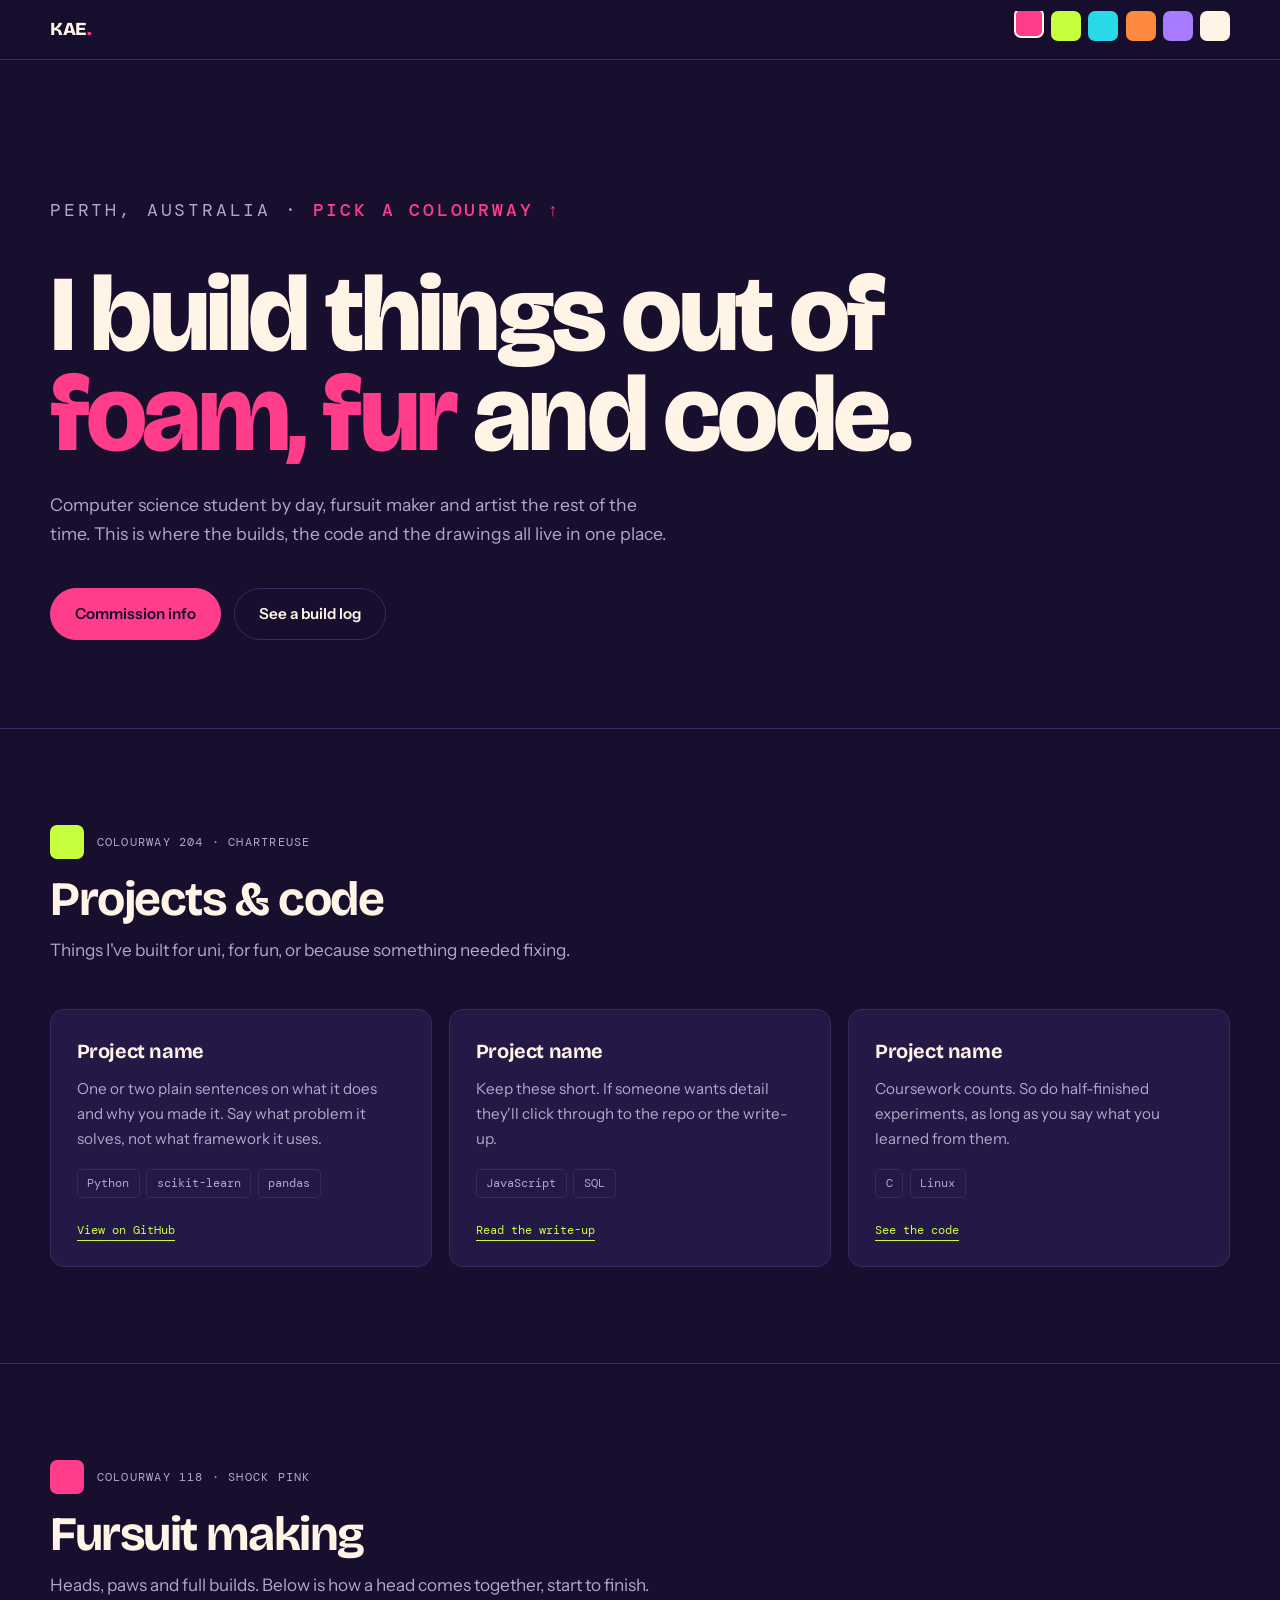
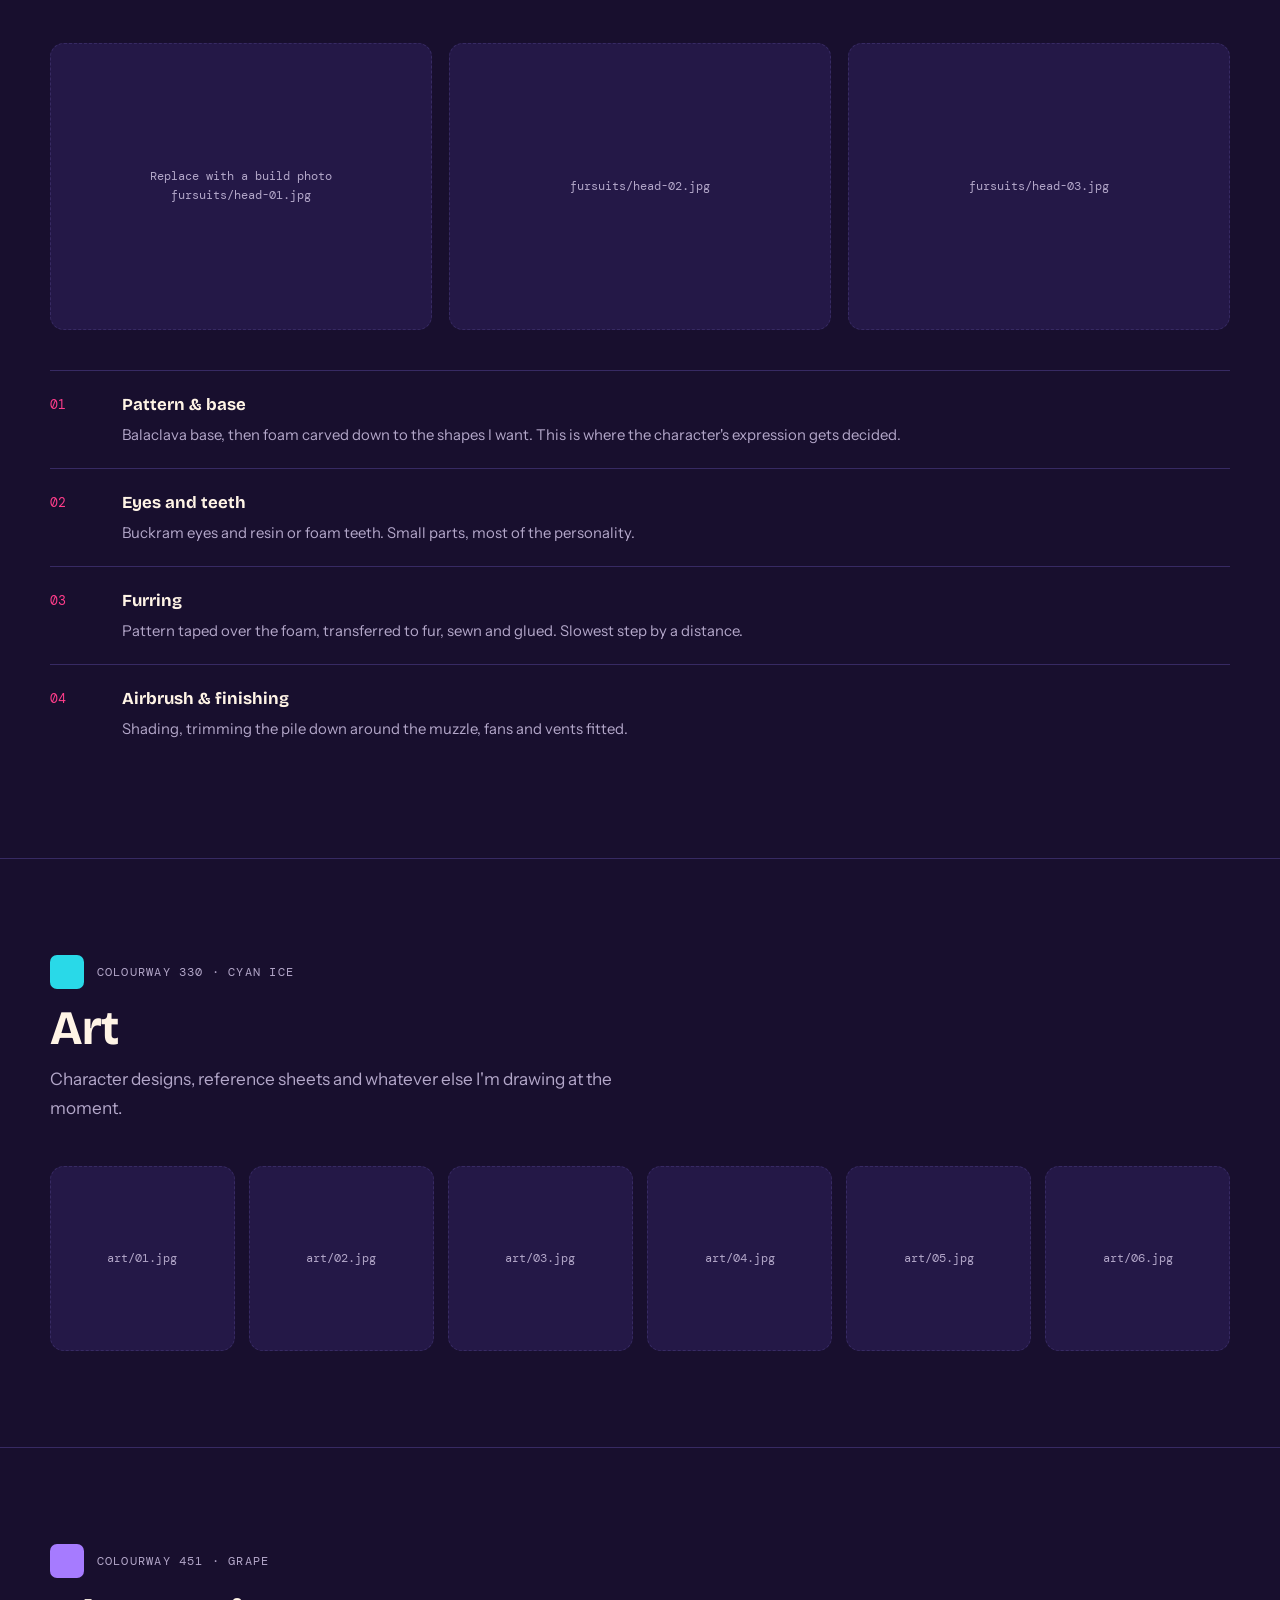
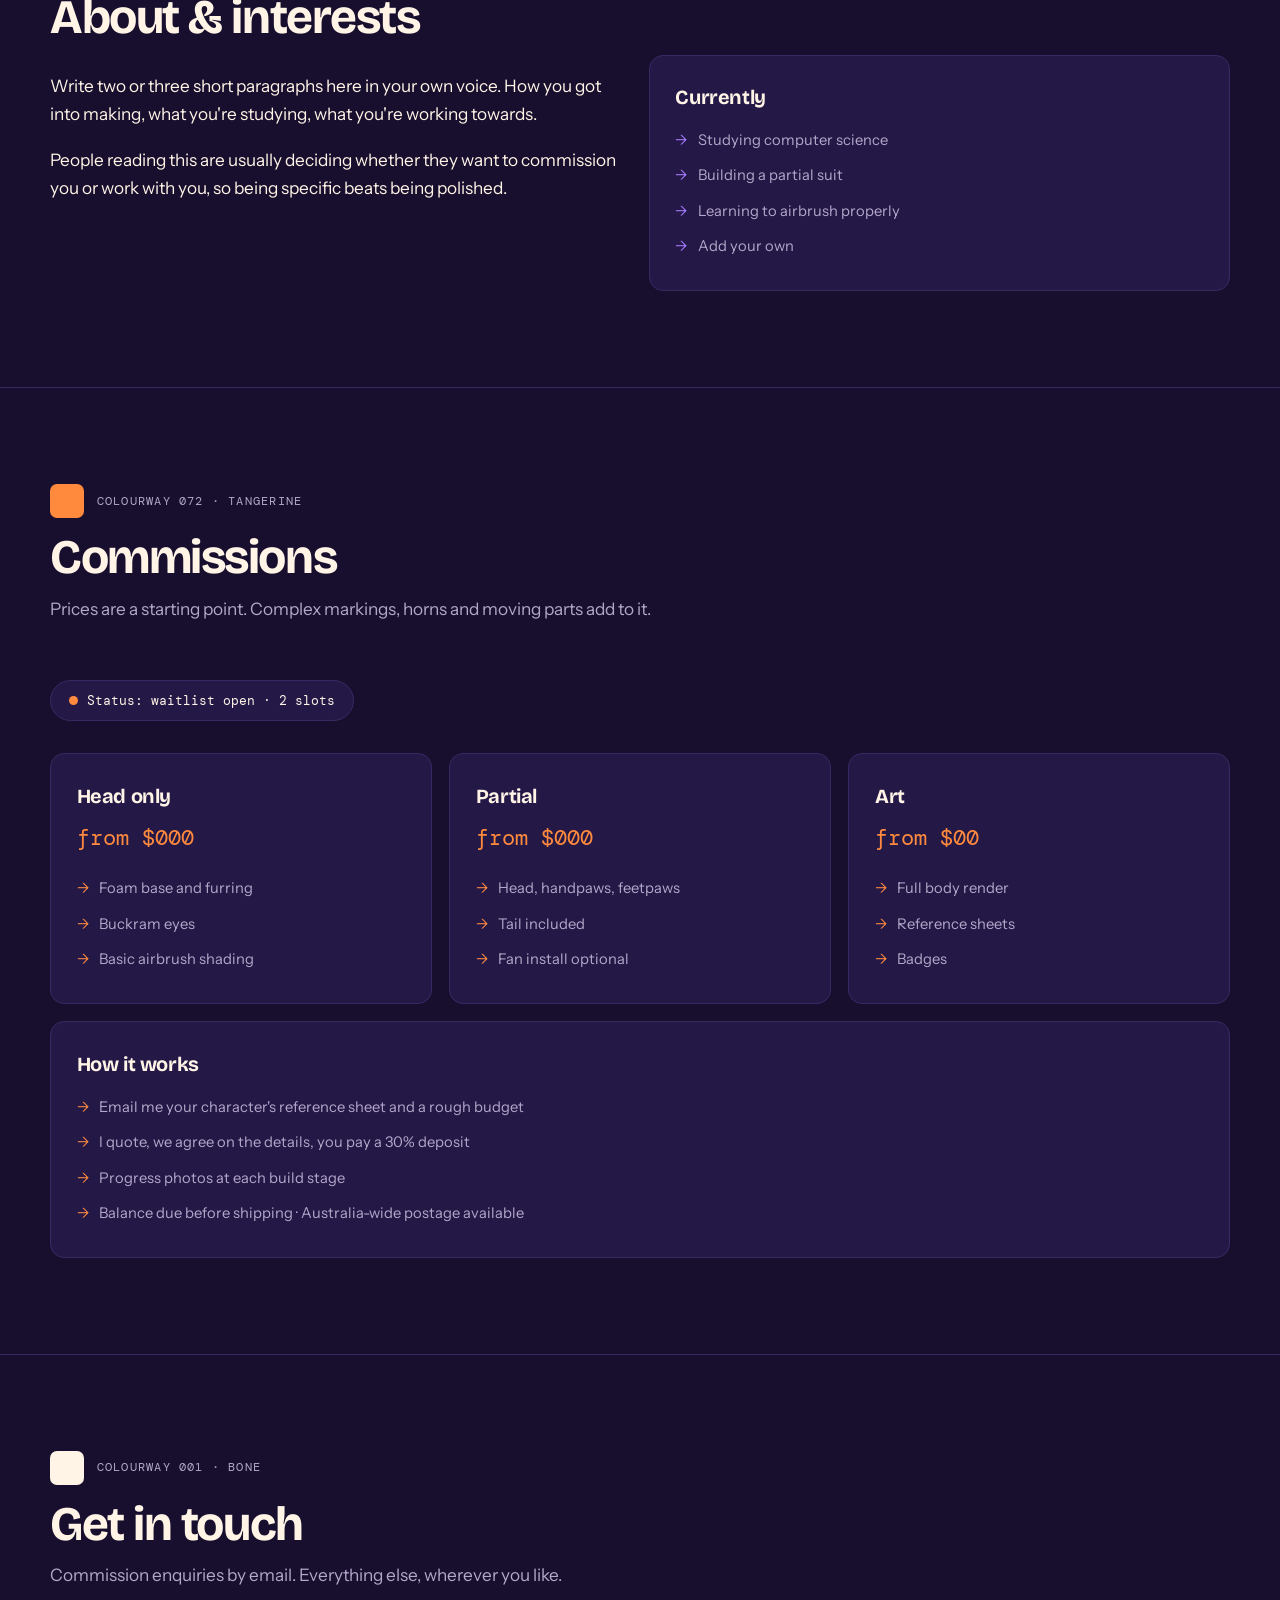
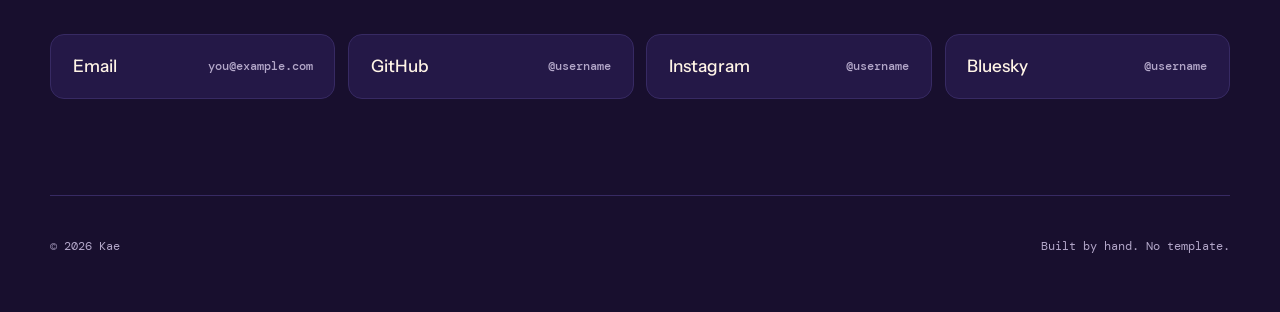
==== index.html @ 8f4c8ac7 "Add files via upload" ====
<!DOCTYPE html>
<html lang="en">
<head>
<meta charset="UTF-8">
<meta name="viewport" content="width=device-width, initial-scale=1.0">
<title>Kae — foam, fur & code</title>
<meta name="description" content="Fursuit maker, artist and computer science student. Projects, build logs, art and commission info.">

<link rel="preconnect" href="https://fonts.googleapis.com">
<link rel="preconnect" href="https://fonts.gstatic.com" crossorigin>
<link href="https://fonts.googleapis.com/css2?family=Bricolage+Grotesque:opsz,wght@12..96,700;12..96,800&family=Instrument+Sans:wght@400;500;600&family=DM+Mono:wght@400;500&display=swap" rel="stylesheet">

<style>
/* ============================================================
   1. DESIGN TOKENS
   Every colour and size lives here. Change a value once and it
   updates everywhere on the page. --accent is the one that the
   swatch strip swaps out with JavaScript.
   ============================================================ */
:root {
  --ink:        #180F2E;   /* deep violet-black, the base */
  --ink-soft:   #241847;   /* raised panels */
  --ink-line:   #372a63;   /* hairlines and borders */
  --bone:       #FFF4E6;   /* main text */
  --bone-dim:   #b3a7c9;   /* secondary text */

  --accent:      #FF3D8B;  /* swapped at runtime */
  --accent-text: #180F2E;  /* text that sits ON the accent */

  --font-display: 'Bricolage Grotesque', system-ui, sans-serif;
  --font-body:    'Instrument Sans', system-ui, sans-serif;
  --font-mono:    'DM Mono', ui-monospace, monospace;

  --page:   min(1180px, 100% - 3rem);
  --radius: 14px;
  --ease:   cubic-bezier(.2, .7, .3, 1);
}

/* ============================================================
   2. RESET & BASE
   ============================================================ */
*, *::before, *::after { box-sizing: border-box; }

body {
  margin: 0;
  background: var(--ink);
  color: var(--bone);
  font-family: var(--font-body);
  font-size: clamp(1rem, .96rem + .2vw, 1.075rem);
  line-height: 1.65;
  -webkit-font-smoothing: antialiased;
}

img { max-width: 100%; display: block; }
a { color: inherit; }

:focus-visible {
  outline: 3px solid var(--accent);
  outline-offset: 3px;
  border-radius: 4px;
}

.wrap { width: var(--page); margin-inline: auto; }

.skip {
  position: absolute; left: -9999px;
  background: var(--accent); color: var(--accent-text);
  padding: .75rem 1.25rem; font-weight: 600; z-index: 99;
}
.skip:focus { left: 1rem; top: 1rem; }

/* ============================================================
   3. THE SWATCH BAR — the signature element
   Modelled on a faux-fur supplier's swatch card. Each chip is a
   real colourway; picking one recolours the whole page.
   ============================================================ */
.swatchbar {
  position: sticky; top: 0; z-index: 50;
  background: rgba(24, 15, 46, .86);
  backdrop-filter: blur(14px);
  border-bottom: 1px solid var(--ink-line);
}

.swatchbar-inner {
  display: flex; align-items: center; gap: 1.25rem;
  padding: .7rem 0;
}

.mark {
  font-family: var(--font-display);
  font-size: 1.15rem; font-weight: 800;
  letter-spacing: -.02em;
  text-decoration: none;
  white-space: nowrap;
}
.mark span { color: var(--accent); transition: color .4s var(--ease); }

.chips {
  display: flex; gap: .45rem;
  margin: 0 0 0 auto; padding: 0; list-style: none;
  overflow-x: auto;
  scrollbar-width: none;
}
.chips::-webkit-scrollbar { display: none; }

.chip {
  width: 30px; height: 30px;
  border: 2px solid transparent;
  border-radius: 7px;
  cursor: pointer;
  padding: 0;
  flex: 0 0 auto;
  transition: transform .25s var(--ease), border-color .25s var(--ease);
}
.chip:hover { transform: translateY(-3px); }
.chip[aria-pressed="true"] {
  border-color: var(--bone);
  transform: translateY(-3px);
}

/* ============================================================
   4. HERO
   ============================================================ */
.hero { padding: clamp(4rem, 11vw, 8.5rem) 0 clamp(3rem, 7vw, 5.5rem); }

.eyebrow {
  font-family: var(--font-mono);
  font-size: .78rem;
  letter-spacing: .16em;
  text-transform: uppercase;
  color: var(--bone-dim);
  margin: 0 0 1.75rem;
}
.eyebrow b { color: var(--accent); font-weight: 500; transition: color .4s var(--ease); }

.hero h1 {
  font-family: var(--font-display);
  font-weight: 800;
  font-size: clamp(2.9rem, 9.5vw, 6.75rem);
  line-height: .93;
  letter-spacing: -.035em;
  margin: 0 0 1.5rem;
  max-width: 15ch;
}
.hero h1 em {
  font-style: normal;
  color: var(--accent);
  transition: color .4s var(--ease);
}

.hero p {
  max-width: 52ch;
  color: var(--bone-dim);
  font-size: 1.1rem;
  margin: 0 0 2.5rem;
}

.actions { display: flex; flex-wrap: wrap; gap: .8rem; }

.btn {
  font-family: var(--font-body);
  font-weight: 600; font-size: .95rem;
  padding: .8rem 1.5rem;
  border-radius: 999px;
  text-decoration: none;
  border: 1.5px solid var(--ink-line);
  transition: transform .2s var(--ease), background .3s var(--ease), border-color .3s var(--ease);
}
.btn:hover { transform: translateY(-2px); }

.btn-solid {
  background: var(--accent);
  color: var(--accent-text);
  border-color: var(--accent);
}
.btn-ghost:hover { border-color: var(--accent); }

/* ============================================================
   5. SECTIONS
   Each section is tagged like a fur swatch: colour block, name,
   stock code. The tag carries the section's own colourway.
   ============================================================ */
.section { padding-block: clamp(3.5rem, 8vw, 6rem); border-top: 1px solid var(--ink-line); }

.tag {
  display: flex; align-items: center; gap: .8rem;
  margin: 0 0 .9rem;
}
.tag i {
  width: 34px; height: 34px;
  border-radius: 7px;
  background: var(--tone);
  flex: 0 0 auto;
}
.tag code {
  font-family: var(--font-mono);
  font-size: .76rem;
  letter-spacing: .1em;
  color: var(--bone-dim);
}

.section h2 {
  font-family: var(--font-display);
  font-weight: 700;
  font-size: clamp(1.9rem, 4.4vw, 3rem);
  letter-spacing: -.03em;
  line-height: 1.05;
  margin: 0 0 .75rem;
}

.lede { color: var(--bone-dim); max-width: 56ch; margin: 0 0 2.75rem; }

/* ---- generic card grid ---- */
.grid { display: grid; gap: 1.1rem; }
.grid-3 { grid-template-columns: repeat(auto-fit, minmax(255px, 1fr)); }
.grid-2 { grid-template-columns: repeat(auto-fit, minmax(300px, 1fr)); }

.card {
  background: var(--ink-soft);
  border: 1px solid var(--ink-line);
  border-radius: var(--radius);
  padding: 1.6rem;
  transition: transform .3s var(--ease), border-color .3s var(--ease);
}
.card:hover { transform: translateY(-4px); border-color: var(--tone, var(--accent)); }

.card h3 {
  font-family: var(--font-display);
  font-weight: 700; font-size: 1.25rem;
  letter-spacing: -.02em;
  margin: 0 0 .5rem;
}
.card p { margin: 0 0 1.1rem; color: var(--bone-dim); font-size: .95rem; }

.stack { display: flex; flex-wrap: wrap; gap: .4rem; list-style: none; margin: 0; padding: 0; }
.stack li {
  font-family: var(--font-mono);
  font-size: .72rem;
  padding: .25rem .6rem;
  border: 1px solid var(--ink-line);
  border-radius: 5px;
  color: var(--bone-dim);
}

.card a.more {
  font-family: var(--font-mono);
  font-size: .78rem;
  color: var(--tone, var(--accent));
  text-decoration: none;
  border-bottom: 1px solid currentColor;
  padding-bottom: 2px;
}

/* ---- image placeholders ---- */
.shot {
  aspect-ratio: 4 / 3;
  border-radius: var(--radius);
  border: 1px dashed var(--ink-line);
  background: var(--ink-soft);
  display: grid; place-content: center;
  font-family: var(--font-mono);
  font-size: .74rem;
  color: var(--bone-dim);
  text-align: center;
  padding: 1rem;
  overflow: hidden;
}
.shot img { width: 100%; height: 100%; object-fit: cover; }

.gallery { display: grid; grid-template-columns: repeat(auto-fill, minmax(180px, 1fr)); gap: .9rem; }
.gallery .shot { aspect-ratio: 1; }

/* ---- build log: a real sequence, so numbering earns its place ---- */
.log { list-style: none; margin: 0; padding: 0; counter-reset: step; }
.log li {
  display: grid;
  grid-template-columns: 3.25rem 1fr;
  gap: 1.25rem;
  padding: 1.25rem 0;
  border-top: 1px solid var(--ink-line);
  counter-increment: step;
}
.log li::before {
  content: counter(step, decimal-leading-zero);
  font-family: var(--font-mono);
  font-size: .8rem;
  color: var(--tone, var(--accent));
  padding-top: .2rem;
}
.log h3 { font-family: var(--font-display); font-weight: 700; font-size: 1.05rem; margin: 0 0 .3rem; }
.log p { margin: 0; color: var(--bone-dim); font-size: .93rem; }

/* ---- commission status board ---- */
.status {
  display: inline-flex; align-items: center; gap: .6rem;
  font-family: var(--font-mono); font-size: .82rem;
  padding: .55rem 1.1rem;
  border-radius: 999px;
  background: var(--ink-soft);
  border: 1px solid var(--ink-line);
  margin-bottom: 2rem;
}
.dot { width: 9px; height: 9px; border-radius: 50%; background: var(--tone); }

.price {
  font-family: var(--font-mono);
  font-size: 1.35rem;
  color: var(--tone, var(--accent));
  display: block;
  margin-bottom: .9rem;
}

.terms { list-style: none; margin: 0; padding: 0; font-size: .92rem; color: var(--bone-dim); }
.terms li { padding: .35rem 0 .35rem 1.4rem; position: relative; }
.terms li::before { content: "→"; position: absolute; left: 0; color: var(--tone); }

/* ---- contact ---- */
.links { display: grid; grid-template-columns: repeat(auto-fit, minmax(200px, 1fr)); gap: .8rem; }
.link {
  display: flex; justify-content: space-between; align-items: center;
  padding: 1.1rem 1.35rem;
  background: var(--ink-soft);
  border: 1px solid var(--ink-line);
  border-radius: var(--radius);
  text-decoration: none;
  font-weight: 500;
  transition: border-color .25s var(--ease), transform .25s var(--ease);
}
.link:hover { border-color: var(--tone); transform: translateY(-3px); }
.link small { font-family: var(--font-mono); font-size: .74rem; color: var(--bone-dim); }

footer {
  border-top: 1px solid var(--ink-line);
  padding: 2.5rem 0 3.5rem;
  font-family: var(--font-mono);
  font-size: .76rem;
  color: var(--bone-dim);
  display: flex; flex-wrap: wrap; gap: 1rem; justify-content: space-between;
}

/* ============================================================
   6. MOTION — entrance reveal, switched off if the visitor has
   reduced motion turned on at the OS level.
   ============================================================ */
.reveal { opacity: 0; transform: translateY(22px); transition: opacity .7s var(--ease), transform .7s var(--ease); }
.reveal.in { opacity: 1; transform: none; }

@media (prefers-reduced-motion: reduce) {
  *, *::before, *::after { animation: none !important; transition-duration: .01ms !important; }
  .reveal { opacity: 1; transform: none; }
}

@media (max-width: 640px) {
  :root { --page: calc(100% - 2rem); }
  .swatchbar-inner { gap: .75rem; }
  .log li { grid-template-columns: 2.5rem 1fr; gap: .9rem; }
}
</style>
</head>

<body>
<a class="skip" href="#main">Skip to content</a>

<!-- ===== SWATCH BAR ============================================
     Each button is one fur colourway. data-accent is the colour,
     data-text is what colour text should sit on top of it.
     ========================================================== -->
<header class="swatchbar">
  <div class="wrap swatchbar-inner">
    <a class="mark" href="#top">KAE<span>.</span></a>
    <ul class="chips" aria-label="Page colourway">
      <li><button class="chip" style="background:#FF3D8B" data-accent="#FF3D8B" data-text="#180F2E" aria-pressed="true"  aria-label="Shock pink"></button></li>
      <li><button class="chip" style="background:#C6FF3D" data-accent="#C6FF3D" data-text="#180F2E" aria-pressed="false" aria-label="Chartreuse"></button></li>
      <li><button class="chip" style="background:#29D9E8" data-accent="#29D9E8" data-text="#180F2E" aria-pressed="false" aria-label="Cyan ice"></button></li>
      <li><button class="chip" style="background:#FF8A3D" data-accent="#FF8A3D" data-text="#180F2E" aria-pressed="false" aria-label="Tangerine"></button></li>
      <li><button class="chip" style="background:#A67BFF" data-accent="#A67BFF" data-text="#180F2E" aria-pressed="false" aria-label="Grape"></button></li>
      <li><button class="chip" style="background:#FFF4E6" data-accent="#FFF4E6" data-text="#180F2E" aria-pressed="false" aria-label="Bone"></button></li>
    </ul>
  </div>
</header>

<main id="main">

<!-- ===== HERO ================================================= -->
<section class="hero wrap" id="top">
  <p class="eyebrow">Perth, Australia · <b>pick a colourway ↑</b></p>
  <h1>I build things out of <em>foam, fur</em> and code.</h1>
  <p>Computer science student by day, fursuit maker and artist the rest of the time. This is where the builds, the code and the drawings all live in one place.</p>
  <div class="actions">
    <a class="btn btn-solid" href="#commissions">Commission info</a>
    <a class="btn btn-ghost" href="#fursuits">See a build log</a>
  </div>
</section>

<!-- ===== PROJECTS ============================================= -->
<section class="section" id="projects" style="--tone:#C6FF3D">
  <div class="wrap">
    <div class="tag reveal"><i></i><code>COLOURWAY 204 · CHARTREUSE</code></div>
    <h2 class="reveal">Projects &amp; code</h2>
    <p class="lede reveal">Things I've built for uni, for fun, or because something needed fixing.</p>

    <div class="grid grid-3">
      <!-- Duplicate one of these blocks for each project you add. -->
      <article class="card reveal">
        <h3>Project name</h3>
        <p>One or two plain sentences on what it does and why you made it. Say what problem it solves, not what framework it uses.</p>
        <ul class="stack"><li>Python</li><li>scikit-learn</li><li>pandas</li></ul>
        <p style="margin:1.1rem 0 0"><a class="more" href="#">View on GitHub</a></p>
      </article>

      <article class="card reveal">
        <h3>Project name</h3>
        <p>Keep these short. If someone wants detail they'll click through to the repo or the write-up.</p>
        <ul class="stack"><li>JavaScript</li><li>SQL</li></ul>
        <p style="margin:1.1rem 0 0"><a class="more" href="#">Read the write-up</a></p>
      </article>

      <article class="card reveal">
        <h3>Project name</h3>
        <p>Coursework counts. So do half-finished experiments, as long as you say what you learned from them.</p>
        <ul class="stack"><li>C</li><li>Linux</li></ul>
        <p style="margin:1.1rem 0 0"><a class="more" href="#">See the code</a></p>
      </article>
    </div>
  </div>
</section>

<!-- ===== FURSUITS ============================================= -->
<section class="section" id="fursuits" style="--tone:#FF3D8B">
  <div class="wrap">
    <div class="tag reveal"><i></i><code>COLOURWAY 118 · SHOCK PINK</code></div>
    <h2 class="reveal">Fursuit making</h2>
    <p class="lede reveal">Heads, paws and full builds. Below is how a head comes together, start to finish.</p>

    <div class="grid grid-3 reveal" style="margin-bottom:2.5rem">
      <div class="shot">Replace with a build photo<br>fursuits/head-01.jpg</div>
      <div class="shot">fursuits/head-02.jpg</div>
      <div class="shot">fursuits/head-03.jpg</div>
    </div>

    <ol class="log">
      <li class="reveal">
        <div><h3>Pattern &amp; base</h3><p>Balaclava base, then foam carved down to the shapes I want. This is where the character's expression gets decided.</p></div>
      </li>
      <li class="reveal">
        <div><h3>Eyes and teeth</h3><p>Buckram eyes and resin or foam teeth. Small parts, most of the personality.</p></div>
      </li>
      <li class="reveal">
        <div><h3>Furring</h3><p>Pattern taped over the foam, transferred to fur, sewn and glued. Slowest step by a distance.</p></div>
      </li>
      <li class="reveal">
        <div><h3>Airbrush &amp; finishing</h3><p>Shading, trimming the pile down around the muzzle, fans and vents fitted.</p></div>
      </li>
    </ol>
  </div>
</section>

<!-- ===== ART ================================================== -->
<section class="section" id="art" style="--tone:#29D9E8">
  <div class="wrap">
    <div class="tag reveal"><i></i><code>COLOURWAY 330 · CYAN ICE</code></div>
    <h2 class="reveal">Art</h2>
    <p class="lede reveal">Character designs, reference sheets and whatever else I'm drawing at the moment.</p>

    <div class="gallery reveal">
      <div class="shot">art/01.jpg</div>
      <div class="shot">art/02.jpg</div>
      <div class="shot">art/03.jpg</div>
      <div class="shot">art/04.jpg</div>
      <div class="shot">art/05.jpg</div>
      <div class="shot">art/06.jpg</div>
    </div>
  </div>
</section>

<!-- ===== ABOUT ================================================ -->
<section class="section" id="about" style="--tone:#A67BFF">
  <div class="wrap">
    <div class="tag reveal"><i></i><code>COLOURWAY 451 · GRAPE</code></div>
    <h2 class="reveal">About &amp; interests</h2>

    <div class="grid grid-2">
      <div class="reveal">
        <p>Write two or three short paragraphs here in your own voice. How you got into making, what you're studying, what you're working towards.</p>
        <p>People reading this are usually deciding whether they want to commission you or work with you, so being specific beats being polished.</p>
      </div>
      <div class="card reveal">
        <h3>Currently</h3>
        <ul class="terms">
          <li>Studying computer science</li>
          <li>Building a partial suit</li>
          <li>Learning to airbrush properly</li>
          <li>Add your own</li>
        </ul>
      </div>
    </div>
  </div>
</section>

<!-- ===== COMMISSIONS ========================================== -->
<section class="section" id="commissions" style="--tone:#FF8A3D">
  <div class="wrap">
    <div class="tag reveal"><i></i><code>COLOURWAY 072 · TANGERINE</code></div>
    <h2 class="reveal">Commissions</h2>
    <p class="lede reveal">Prices are a starting point. Complex markings, horns and moving parts add to it.</p>

    <p class="status reveal"><span class="dot"></span> Status: waitlist open · 2 slots</p>

    <div class="grid grid-3">
      <article class="card reveal">
        <h3>Head only</h3>
        <span class="price">from $000</span>
        <ul class="terms"><li>Foam base and furring</li><li>Buckram eyes</li><li>Basic airbrush shading</li></ul>
      </article>
      <article class="card reveal">
        <h3>Partial</h3>
        <span class="price">from $000</span>
        <ul class="terms"><li>Head, handpaws, feetpaws</li><li>Tail included</li><li>Fan install optional</li></ul>
      </article>
      <article class="card reveal">
        <h3>Art</h3>
        <span class="price">from $00</span>
        <ul class="terms"><li>Full body render</li><li>Reference sheets</li><li>Badges</li></ul>
      </article>
    </div>

    <div class="card reveal" style="margin-top:1.1rem">
      <h3>How it works</h3>
      <ul class="terms">
        <li>Email me your character's reference sheet and a rough budget</li>
        <li>I quote, we agree on the details, you pay a 30% deposit</li>
        <li>Progress photos at each build stage</li>
        <li>Balance due before shipping · Australia-wide postage available</li>
      </ul>
    </div>
  </div>
</section>

<!-- ===== CONTACT ============================================== -->
<section class="section" id="contact" style="--tone:#FFF4E6">
  <div class="wrap">
    <div class="tag reveal"><i></i><code>COLOURWAY 001 · BONE</code></div>
    <h2 class="reveal">Get in touch</h2>
    <p class="lede reveal">Commission enquiries by email. Everything else, wherever you like.</p>

    <div class="links reveal">
      <a class="link" href="mailto:you@example.com">Email <small>you@example.com</small></a>
      <a class="link" href="#">GitHub <small>@username</small></a>
      <a class="link" href="#">Instagram <small>@username</small></a>
      <a class="link" href="#">Bluesky <small>@username</small></a>
    </div>
  </div>
</section>

</main>

<footer class="wrap">
  <span>© <span id="year">2026</span> Kae</span>
  <span>Built by hand. No template.</span>
</footer>

<script>
/* ============================================================
   COLOURWAY SWITCHER
   Reads the colour off whichever chip was clicked and writes it
   into the --accent CSS variable on the root element. Every rule
   that uses var(--accent) updates instantly.
   ============================================================ */
const root  = document.documentElement;
const chips = document.querySelectorAll('.chip');

chips.forEach(chip => {
  chip.addEventListener('click', () => {
    root.style.setProperty('--accent', chip.dataset.accent);
    root.style.setProperty('--accent-text', chip.dataset.text);

    // Only one chip can be the active one at a time.
    chips.forEach(c => c.setAttribute('aria-pressed', 'false'));
    chip.setAttribute('aria-pressed', 'true');
  });
});

/* ============================================================
   SCROLL REVEAL
   IntersectionObserver tells us when an element scrolls into
   view, so we can add the .in class that fades it up.
   ============================================================ */
const observer = new IntersectionObserver((entries) => {
  entries.forEach(entry => {
    if (entry.isIntersecting) {
      entry.target.classList.add('in');
      observer.unobserve(entry.target);   // reveal once, then stop watching
    }
  });
}, { threshold: 0.12, rootMargin: '0px 0px -40px 0px' });

document.querySelectorAll('.reveal').forEach((el, i) => {
  el.style.transitionDelay = (i % 4) * 70 + 'ms';   // small stagger within a row
  observer.observe(el);
});

/* Keep the footer year current without editing it every January. */
document.getElementById('year').textContent = new Date().getFullYear();
</script>
</body>
</html>
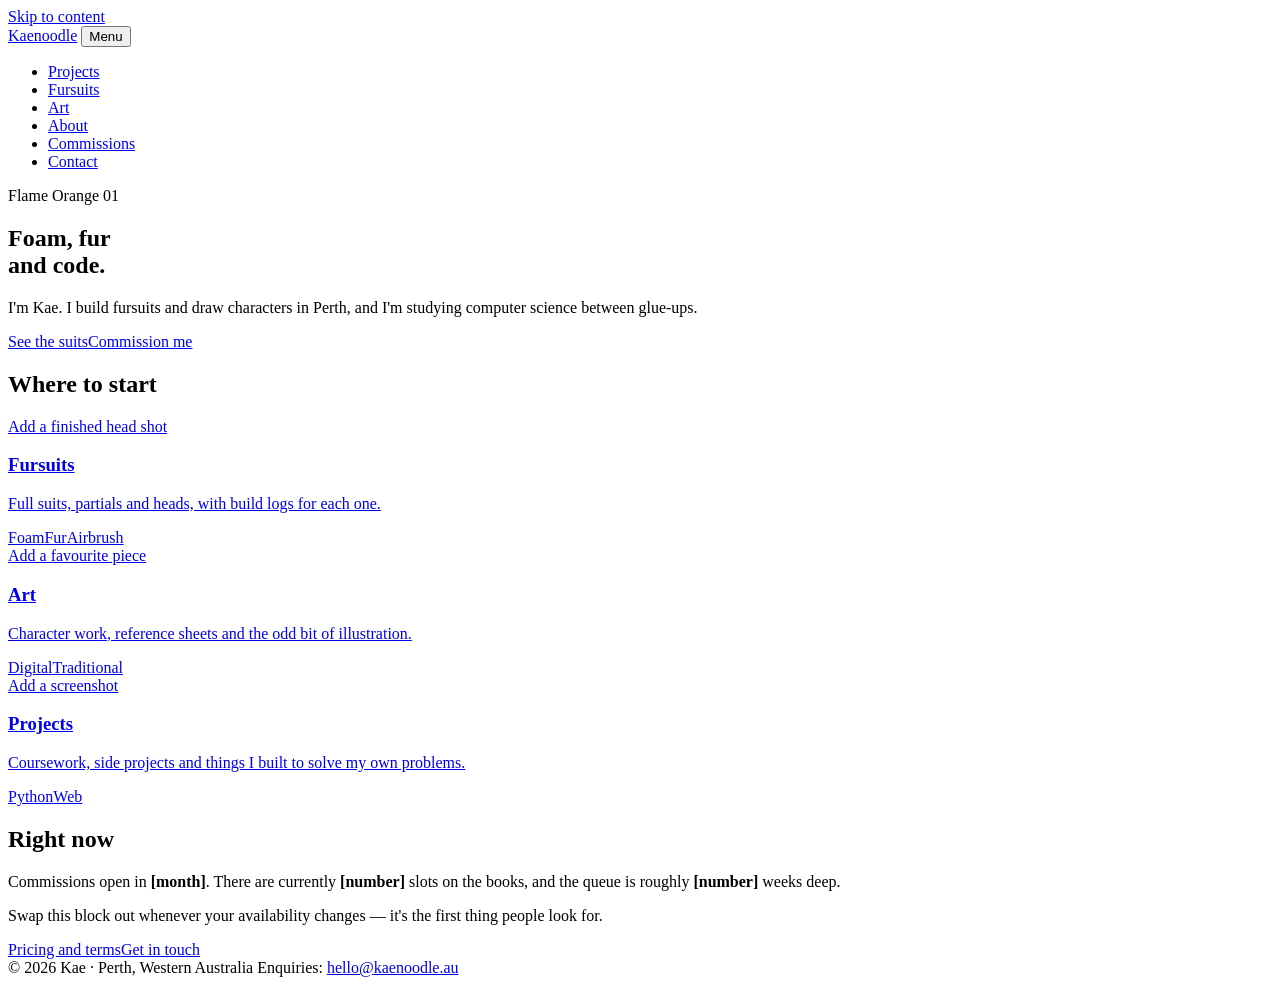
==== commit c0c9344b: "Add files via upload" ====
--- a/index.html
+++ b/index.html
@@ -1,606 +1,103 @@
 <!DOCTYPE html>
-<html lang="en">
+<html lang="en-AU">
 <head>
 <meta charset="UTF-8">
 <meta name="viewport" content="width=device-width, initial-scale=1.0">
-<title>Kae — foam, fur & code</title>
-<meta name="description" content="Fursuit maker, artist and computer science student. Projects, build logs, art and commission info.">
+<title>Kaenoodle — fursuits, art and code</title>
+<meta name="description" content="Kae is a fursuit maker, artist and computer science student in Perth, Western Australia.">
 
 <link rel="preconnect" href="https://fonts.googleapis.com">
 <link rel="preconnect" href="https://fonts.gstatic.com" crossorigin>
-<link href="https://fonts.googleapis.com/css2?family=Bricolage+Grotesque:opsz,wght@12..96,700;12..96,800&family=Instrument+Sans:wght@400;500;600&family=DM+Mono:wght@400;500&display=swap" rel="stylesheet">
+<link href="https://fonts.googleapis.com/css2?family=Barlow+Semi+Condensed:wght@400;500;700&family=Instrument+Sans:wght@400;500;600&display=swap" rel="stylesheet">
+<link rel="stylesheet" href="css/styles.css">
+<script src="js/main.js" defer></script>
+</head>
+<body class="cw-home">
 
-<style>
-/* ============================================================
-   1. DESIGN TOKENS
-   Every colour and size lives here. Change a value once and it
-   updates everywhere on the page. --accent is the one that the
-   swatch strip swaps out with JavaScript.
-   ============================================================ */
-:root {
-  --ink:        #180F2E;   /* deep violet-black, the base */
-  --ink-soft:   #241847;   /* raised panels */
-  --ink-line:   #372a63;   /* hairlines and borders */
-  --bone:       #FFF4E6;   /* main text */
-  --bone-dim:   #b3a7c9;   /* secondary text */
-
-  --accent:      #FF3D8B;  /* swapped at runtime */
-  --accent-text: #180F2E;  /* text that sits ON the accent */
-
-  --font-display: 'Bricolage Grotesque', system-ui, sans-serif;
-  --font-body:    'Instrument Sans', system-ui, sans-serif;
-  --font-mono:    'DM Mono', ui-monospace, monospace;
-
-  --page:   min(1180px, 100% - 3rem);
-  --radius: 14px;
-  --ease:   cubic-bezier(.2, .7, .3, 1);
-}
-
-/* ============================================================
-   2. RESET & BASE
-   ============================================================ */
-*, *::before, *::after { box-sizing: border-box; }
-
-body {
-  margin: 0;
-  background: var(--ink);
-  color: var(--bone);
-  font-family: var(--font-body);
-  font-size: clamp(1rem, .96rem + .2vw, 1.075rem);
-  line-height: 1.65;
-  -webkit-font-smoothing: antialiased;
-}
-
-img { max-width: 100%; display: block; }
-a { color: inherit; }
-
-:focus-visible {
-  outline: 3px solid var(--accent);
-  outline-offset: 3px;
-  border-radius: 4px;
-}
-
-.wrap { width: var(--page); margin-inline: auto; }
-
-.skip {
-  position: absolute; left: -9999px;
-  background: var(--accent); color: var(--accent-text);
-  padding: .75rem 1.25rem; font-weight: 600; z-index: 99;
-}
-.skip:focus { left: 1rem; top: 1rem; }
-
-/* ============================================================
-   3. THE SWATCH BAR — the signature element
-   Modelled on a faux-fur supplier's swatch card. Each chip is a
-   real colourway; picking one recolours the whole page.
-   ============================================================ */
-.swatchbar {
-  position: sticky; top: 0; z-index: 50;
-  background: rgba(24, 15, 46, .86);
-  backdrop-filter: blur(14px);
-  border-bottom: 1px solid var(--ink-line);
-}
-
-.swatchbar-inner {
-  display: flex; align-items: center; gap: 1.25rem;
-  padding: .7rem 0;
-}
-
-.mark {
-  font-family: var(--font-display);
-  font-size: 1.15rem; font-weight: 800;
-  letter-spacing: -.02em;
-  text-decoration: none;
-  white-space: nowrap;
-}
-.mark span { color: var(--accent); transition: color .4s var(--ease); }
-
-.chips {
-  display: flex; gap: .45rem;
-  margin: 0 0 0 auto; padding: 0; list-style: none;
-  overflow-x: auto;
-  scrollbar-width: none;
-}
-.chips::-webkit-scrollbar { display: none; }
-
-.chip {
-  width: 30px; height: 30px;
-  border: 2px solid transparent;
-  border-radius: 7px;
-  cursor: pointer;
-  padding: 0;
-  flex: 0 0 auto;
-  transition: transform .25s var(--ease), border-color .25s var(--ease);
-}
-.chip:hover { transform: translateY(-3px); }
-.chip[aria-pressed="true"] {
-  border-color: var(--bone);
-  transform: translateY(-3px);
-}
-
-/* ============================================================
-   4. HERO
-   ============================================================ */
-.hero { padding: clamp(4rem, 11vw, 8.5rem) 0 clamp(3rem, 7vw, 5.5rem); }
-
-.eyebrow {
-  font-family: var(--font-mono);
-  font-size: .78rem;
-  letter-spacing: .16em;
-  text-transform: uppercase;
-  color: var(--bone-dim);
-  margin: 0 0 1.75rem;
-}
-.eyebrow b { color: var(--accent); font-weight: 500; transition: color .4s var(--ease); }
-
-.hero h1 {
-  font-family: var(--font-display);
-  font-weight: 800;
-  font-size: clamp(2.9rem, 9.5vw, 6.75rem);
-  line-height: .93;
-  letter-spacing: -.035em;
-  margin: 0 0 1.5rem;
-  max-width: 15ch;
-}
-.hero h1 em {
-  font-style: normal;
-  color: var(--accent);
-  transition: color .4s var(--ease);
-}
-
-.hero p {
-  max-width: 52ch;
-  color: var(--bone-dim);
-  font-size: 1.1rem;
-  margin: 0 0 2.5rem;
-}
-
-.actions { display: flex; flex-wrap: wrap; gap: .8rem; }
-
-.btn {
-  font-family: var(--font-body);
-  font-weight: 600; font-size: .95rem;
-  padding: .8rem 1.5rem;
-  border-radius: 999px;
-  text-decoration: none;
-  border: 1.5px solid var(--ink-line);
-  transition: transform .2s var(--ease), background .3s var(--ease), border-color .3s var(--ease);
-}
-.btn:hover { transform: translateY(-2px); }
-
-.btn-solid {
-  background: var(--accent);
-  color: var(--accent-text);
-  border-color: var(--accent);
-}
-.btn-ghost:hover { border-color: var(--accent); }
-
-/* ============================================================
-   5. SECTIONS
-   Each section is tagged like a fur swatch: colour block, name,
-   stock code. The tag carries the section's own colourway.
-   ============================================================ */
-.section { padding-block: clamp(3.5rem, 8vw, 6rem); border-top: 1px solid var(--ink-line); }
-
-.tag {
-  display: flex; align-items: center; gap: .8rem;
-  margin: 0 0 .9rem;
-}
-.tag i {
-  width: 34px; height: 34px;
-  border-radius: 7px;
-  background: var(--tone);
-  flex: 0 0 auto;
-}
-.tag code {
-  font-family: var(--font-mono);
-  font-size: .76rem;
-  letter-spacing: .1em;
-  color: var(--bone-dim);
-}
-
-.section h2 {
-  font-family: var(--font-display);
-  font-weight: 700;
-  font-size: clamp(1.9rem, 4.4vw, 3rem);
-  letter-spacing: -.03em;
-  line-height: 1.05;
-  margin: 0 0 .75rem;
-}
-
-.lede { color: var(--bone-dim); max-width: 56ch; margin: 0 0 2.75rem; }
-
-/* ---- generic card grid ---- */
-.grid { display: grid; gap: 1.1rem; }
-.grid-3 { grid-template-columns: repeat(auto-fit, minmax(255px, 1fr)); }
-.grid-2 { grid-template-columns: repeat(auto-fit, minmax(300px, 1fr)); }
-
-.card {
-  background: var(--ink-soft);
-  border: 1px solid var(--ink-line);
-  border-radius: var(--radius);
-  padding: 1.6rem;
-  transition: transform .3s var(--ease), border-color .3s var(--ease);
-}
-.card:hover { transform: translateY(-4px); border-color: var(--tone, var(--accent)); }
-
-.card h3 {
-  font-family: var(--font-display);
-  font-weight: 700; font-size: 1.25rem;
-  letter-spacing: -.02em;
-  margin: 0 0 .5rem;
-}
-.card p { margin: 0 0 1.1rem; color: var(--bone-dim); font-size: .95rem; }
-
-.stack { display: flex; flex-wrap: wrap; gap: .4rem; list-style: none; margin: 0; padding: 0; }
-.stack li {
-  font-family: var(--font-mono);
-  font-size: .72rem;
-  padding: .25rem .6rem;
-  border: 1px solid var(--ink-line);
-  border-radius: 5px;
-  color: var(--bone-dim);
-}
-
-.card a.more {
-  font-family: var(--font-mono);
-  font-size: .78rem;
-  color: var(--tone, var(--accent));
-  text-decoration: none;
-  border-bottom: 1px solid currentColor;
-  padding-bottom: 2px;
-}
-
-/* ---- image placeholders ---- */
-.shot {
-  aspect-ratio: 4 / 3;
-  border-radius: var(--radius);
-  border: 1px dashed var(--ink-line);
-  background: var(--ink-soft);
-  display: grid; place-content: center;
-  font-family: var(--font-mono);
-  font-size: .74rem;
-  color: var(--bone-dim);
-  text-align: center;
-  padding: 1rem;
-  overflow: hidden;
-}
-.shot img { width: 100%; height: 100%; object-fit: cover; }
-
-.gallery { display: grid; grid-template-columns: repeat(auto-fill, minmax(180px, 1fr)); gap: .9rem; }
-.gallery .shot { aspect-ratio: 1; }
-
-/* ---- build log: a real sequence, so numbering earns its place ---- */
-.log { list-style: none; margin: 0; padding: 0; counter-reset: step; }
-.log li {
-  display: grid;
-  grid-template-columns: 3.25rem 1fr;
-  gap: 1.25rem;
-  padding: 1.25rem 0;
-  border-top: 1px solid var(--ink-line);
-  counter-increment: step;
-}
-.log li::before {
-  content: counter(step, decimal-leading-zero);
-  font-family: var(--font-mono);
-  font-size: .8rem;
-  color: var(--tone, var(--accent));
-  padding-top: .2rem;
-}
-.log h3 { font-family: var(--font-display); font-weight: 700; font-size: 1.05rem; margin: 0 0 .3rem; }
-.log p { margin: 0; color: var(--bone-dim); font-size: .93rem; }
-
-/* ---- commission status board ---- */
-.status {
-  display: inline-flex; align-items: center; gap: .6rem;
-  font-family: var(--font-mono); font-size: .82rem;
-  padding: .55rem 1.1rem;
-  border-radius: 999px;
-  background: var(--ink-soft);
-  border: 1px solid var(--ink-line);
-  margin-bottom: 2rem;
-}
-.dot { width: 9px; height: 9px; border-radius: 50%; background: var(--tone); }
-
-.price {
-  font-family: var(--font-mono);
-  font-size: 1.35rem;
-  color: var(--tone, var(--accent));
-  display: block;
-  margin-bottom: .9rem;
-}
-
-.terms { list-style: none; margin: 0; padding: 0; font-size: .92rem; color: var(--bone-dim); }
-.terms li { padding: .35rem 0 .35rem 1.4rem; position: relative; }
-.terms li::before { content: "→"; position: absolute; left: 0; color: var(--tone); }
-
-/* ---- contact ---- */
-.links { display: grid; grid-template-columns: repeat(auto-fit, minmax(200px, 1fr)); gap: .8rem; }
-.link {
-  display: flex; justify-content: space-between; align-items: center;
-  padding: 1.1rem 1.35rem;
-  background: var(--ink-soft);
-  border: 1px solid var(--ink-line);
-  border-radius: var(--radius);
-  text-decoration: none;
-  font-weight: 500;
-  transition: border-color .25s var(--ease), transform .25s var(--ease);
-}
-.link:hover { border-color: var(--tone); transform: translateY(-3px); }
-.link small { font-family: var(--font-mono); font-size: .74rem; color: var(--bone-dim); }
-
-footer {
-  border-top: 1px solid var(--ink-line);
-  padding: 2.5rem 0 3.5rem;
-  font-family: var(--font-mono);
-  font-size: .76rem;
-  color: var(--bone-dim);
-  display: flex; flex-wrap: wrap; gap: 1rem; justify-content: space-between;
-}
-
-/* ============================================================
-   6. MOTION — entrance reveal, switched off if the visitor has
-   reduced motion turned on at the OS level.
-   ============================================================ */
-.reveal { opacity: 0; transform: translateY(22px); transition: opacity .7s var(--ease), transform .7s var(--ease); }
-.reveal.in { opacity: 1; transform: none; }
-
-@media (prefers-reduced-motion: reduce) {
-  *, *::before, *::after { animation: none !important; transition-duration: .01ms !important; }
-  .reveal { opacity: 1; transform: none; }
-}
-
-@media (max-width: 640px) {
-  :root { --page: calc(100% - 2rem); }
-  .swatchbar-inner { gap: .75rem; }
-  .log li { grid-template-columns: 2.5rem 1fr; gap: .9rem; }
-}
-</style>
-</head>
-
-<body>
 <a class="skip" href="#main">Skip to content</a>
 
-<!-- ===== SWATCH BAR ============================================
-     Each button is one fur colourway. data-accent is the colour,
-     data-text is what colour text should sit on top of it.
-     ========================================================== -->
-<header class="swatchbar">
-  <div class="wrap swatchbar-inner">
-    <a class="mark" href="#top">KAE<span>.</span></a>
-    <ul class="chips" aria-label="Page colourway">
-      <li><button class="chip" style="background:#FF3D8B" data-accent="#FF3D8B" data-text="#180F2E" aria-pressed="true"  aria-label="Shock pink"></button></li>
-      <li><button class="chip" style="background:#C6FF3D" data-accent="#C6FF3D" data-text="#180F2E" aria-pressed="false" aria-label="Chartreuse"></button></li>
-      <li><button class="chip" style="background:#29D9E8" data-accent="#29D9E8" data-text="#180F2E" aria-pressed="false" aria-label="Cyan ice"></button></li>
-      <li><button class="chip" style="background:#FF8A3D" data-accent="#FF8A3D" data-text="#180F2E" aria-pressed="false" aria-label="Tangerine"></button></li>
-      <li><button class="chip" style="background:#A67BFF" data-accent="#A67BFF" data-text="#180F2E" aria-pressed="false" aria-label="Grape"></button></li>
-      <li><button class="chip" style="background:#FFF4E6" data-accent="#FFF4E6" data-text="#180F2E" aria-pressed="false" aria-label="Bone"></button></li>
-    </ul>
+<header class="nav">
+  <div class="shell">
+    <div class="nav-inner">
+      <a class="wordmark" href="index.html">Kaenoodle</a>
+      <button class="nav-toggle" aria-expanded="false" aria-controls="nav-links">Menu</button>
+      <nav aria-label="Main">
+        <ul class="nav-links" id="nav-links">
+          <li><a href="projects.html">Projects</a></li>
+          <li><a href="fursuits.html">Fursuits</a></li>
+          <li><a href="art.html">Art</a></li>
+          <li><a href="about.html">About</a></li>
+          <li><a href="commissions.html">Commissions</a></li>
+          <li><a href="contact.html">Contact</a></li>
+        </ul>
+      </nav>
+    </div>
   </div>
 </header>
 
 <main id="main">
 
-<!-- ===== HERO ================================================= -->
-<section class="hero wrap" id="top">
-  <p class="eyebrow">Perth, Australia · <b>pick a colourway ↑</b></p>
-  <h1>I build things out of <em>foam, fur</em> and code.</h1>
-  <p>Computer science student by day, fursuit maker and artist the rest of the time. This is where the builds, the code and the drawings all live in one place.</p>
-  <div class="actions">
-    <a class="btn btn-solid" href="#commissions">Commission info</a>
-    <a class="btn btn-ghost" href="#fursuits">See a build log</a>
-  </div>
-</section>
-
-<!-- ===== PROJECTS ============================================= -->
-<section class="section" id="projects" style="--tone:#C6FF3D">
-  <div class="wrap">
-    <div class="tag reveal"><i></i><code>COLOURWAY 204 · CHARTREUSE</code></div>
-    <h2 class="reveal">Projects &amp; code</h2>
-    <p class="lede reveal">Things I've built for uni, for fun, or because something needed fixing.</p>
-
-    <div class="grid grid-3">
-      <!-- Duplicate one of these blocks for each project you add. -->
-      <article class="card reveal">
-        <h3>Project name</h3>
-        <p>One or two plain sentences on what it does and why you made it. Say what problem it solves, not what framework it uses.</p>
-        <ul class="stack"><li>Python</li><li>scikit-learn</li><li>pandas</li></ul>
-        <p style="margin:1.1rem 0 0"><a class="more" href="#">View on GitHub</a></p>
-      </article>
-
-      <article class="card reveal">
-        <h3>Project name</h3>
-        <p>Keep these short. If someone wants detail they'll click through to the repo or the write-up.</p>
-        <ul class="stack"><li>JavaScript</li><li>SQL</li></ul>
-        <p style="margin:1.1rem 0 0"><a class="more" href="#">Read the write-up</a></p>
-      </article>
-
-      <article class="card reveal">
-        <h3>Project name</h3>
-        <p>Coursework counts. So do half-finished experiments, as long as you say what you learned from them.</p>
-        <ul class="stack"><li>C</li><li>Linux</li></ul>
-        <p style="margin:1.1rem 0 0"><a class="more" href="#">See the code</a></p>
-      </article>
-    </div>
-  </div>
-</section>
-
-<!-- ===== FURSUITS ============================================= -->
-<section class="section" id="fursuits" style="--tone:#FF3D8B">
-  <div class="wrap">
-    <div class="tag reveal"><i></i><code>COLOURWAY 118 · SHOCK PINK</code></div>
-    <h2 class="reveal">Fursuit making</h2>
-    <p class="lede reveal">Heads, paws and full builds. Below is how a head comes together, start to finish.</p>
-
-    <div class="grid grid-3 reveal" style="margin-bottom:2.5rem">
-      <div class="shot">Replace with a build photo<br>fursuits/head-01.jpg</div>
-      <div class="shot">fursuits/head-02.jpg</div>
-      <div class="shot">fursuits/head-03.jpg</div>
-    </div>
-
-    <ol class="log">
-      <li class="reveal">
-        <div><h3>Pattern &amp; base</h3><p>Balaclava base, then foam carved down to the shapes I want. This is where the character's expression gets decided.</p></div>
-      </li>
-      <li class="reveal">
-        <div><h3>Eyes and teeth</h3><p>Buckram eyes and resin or foam teeth. Small parts, most of the personality.</p></div>
-      </li>
-      <li class="reveal">
-        <div><h3>Furring</h3><p>Pattern taped over the foam, transferred to fur, sewn and glued. Slowest step by a distance.</p></div>
-      </li>
-      <li class="reveal">
-        <div><h3>Airbrush &amp; finishing</h3><p>Shading, trimming the pile down around the muzzle, fans and vents fitted.</p></div>
-      </li>
-    </ol>
-  </div>
-</section>
-
-<!-- ===== ART ================================================== -->
-<section class="section" id="art" style="--tone:#29D9E8">
-  <div class="wrap">
-    <div class="tag reveal"><i></i><code>COLOURWAY 330 · CYAN ICE</code></div>
-    <h2 class="reveal">Art</h2>
-    <p class="lede reveal">Character designs, reference sheets and whatever else I'm drawing at the moment.</p>
-
-    <div class="gallery reveal">
-      <div class="shot">art/01.jpg</div>
-      <div class="shot">art/02.jpg</div>
-      <div class="shot">art/03.jpg</div>
-      <div class="shot">art/04.jpg</div>
-      <div class="shot">art/05.jpg</div>
-      <div class="shot">art/06.jpg</div>
-    </div>
-  </div>
-</section>
-
-<!-- ===== ABOUT ================================================ -->
-<section class="section" id="about" style="--tone:#A67BFF">
-  <div class="wrap">
-    <div class="tag reveal"><i></i><code>COLOURWAY 451 · GRAPE</code></div>
-    <h2 class="reveal">About &amp; interests</h2>
-
-    <div class="grid grid-2">
-      <div class="reveal">
-        <p>Write two or three short paragraphs here in your own voice. How you got into making, what you're studying, what you're working towards.</p>
-        <p>People reading this are usually deciding whether they want to commission you or work with you, so being specific beats being polished.</p>
-      </div>
-      <div class="card reveal">
-        <h3>Currently</h3>
-        <ul class="terms">
-          <li>Studying computer science</li>
-          <li>Building a partial suit</li>
-          <li>Learning to airbrush properly</li>
-          <li>Add your own</li>
-        </ul>
+  <section class="shell intro">
+    <div class="swatch">
+      <div class="swatch-sample"></div>
+      <div class="swatch-label">
+        <span class="code">Flame Orange</span>
+        <span class="code">01</span>
       </div>
     </div>
-  </div>
-</section>
+    <div>
+      <h1 class="intro-title">Foam, fur<br>and code.</h1>
+      <p class="intro-text">I'm Kae. I build fursuits and draw characters in Perth, and I'm studying computer science between glue-ups.</p>
+      <div class="actions"><a class="btn btn-fill" href="fursuits.html">See the suits</a><a class="btn" href="commissions.html">Commission me</a></div>
+    </div>
+  </section>
 
-<!-- ===== COMMISSIONS ========================================== -->
-<section class="section" id="commissions" style="--tone:#FF8A3D">
-  <div class="wrap">
-    <div class="tag reveal"><i></i><code>COLOURWAY 072 · TANGERINE</code></div>
-    <h2 class="reveal">Commissions</h2>
-    <p class="lede reveal">Prices are a starting point. Complex markings, horns and moving parts add to it.</p>
-
-    <p class="status reveal"><span class="dot"></span> Status: waitlist open · 2 slots</p>
-
-    <div class="grid grid-3">
-      <article class="card reveal">
-        <h3>Head only</h3>
-        <span class="price">from $000</span>
-        <ul class="terms"><li>Foam base and furring</li><li>Buckram eyes</li><li>Basic airbrush shading</li></ul>
-      </article>
-      <article class="card reveal">
-        <h3>Partial</h3>
-        <span class="price">from $000</span>
-        <ul class="terms"><li>Head, handpaws, feetpaws</li><li>Tail included</li><li>Fan install optional</li></ul>
-      </article>
-      <article class="card reveal">
-        <h3>Art</h3>
-        <span class="price">from $00</span>
-        <ul class="terms"><li>Full body render</li><li>Reference sheets</li><li>Badges</li></ul>
-      </article>
+  <section class="shell section">
+    <div class="section-head"><h2>Where to start</h2></div>
+    <div class="grid">
+      <a class="card reveal" href="fursuits.html">
+        <div class="card-shot">Add a finished head shot</div>
+        <div class="card-body">
+          <h3>Fursuits</h3>
+          <p>Full suits, partials and heads, with build logs for each one.</p>
+          <div class="tags"><span class="tag">Foam</span><span class="tag">Fur</span><span class="tag">Airbrush</span></div>
+        </div>
+      </a>
+      <a class="card reveal" href="art.html">
+        <div class="card-shot">Add a favourite piece</div>
+        <div class="card-body">
+          <h3>Art</h3>
+          <p>Character work, reference sheets and the odd bit of illustration.</p>
+          <div class="tags"><span class="tag">Digital</span><span class="tag">Traditional</span></div>
+        </div>
+      </a>
+      <a class="card reveal" href="projects.html">
+        <div class="card-shot">Add a screenshot</div>
+        <div class="card-body">
+          <h3>Projects</h3>
+          <p>Coursework, side projects and things I built to solve my own problems.</p>
+          <div class="tags"><span class="tag">Python</span><span class="tag">Web</span></div>
+        </div>
+      </a>
     </div>
-
-    <div class="card reveal" style="margin-top:1.1rem">
-      <h3>How it works</h3>
-      <ul class="terms">
-        <li>Email me your character's reference sheet and a rough budget</li>
-        <li>I quote, we agree on the details, you pay a 30% deposit</li>
-        <li>Progress photos at each build stage</li>
-        <li>Balance due before shipping · Australia-wide postage available</li>
-      </ul>
+  </section>
+  <section class="shell section">
+    <div class="section-head"><h2>Right now</h2></div>
+    <div class="prose">
+      <p>Commissions open in <strong>[month]</strong>. There are currently <strong>[number]</strong> slots on the books, and the queue is roughly <strong>[number]</strong> weeks deep.</p>
+      <p>Swap this block out whenever your availability changes — it's the first thing people look for.</p>
+      <div class="actions"><a class="btn" href="commissions.html">Pricing and terms</a><a class="btn" href="contact.html">Get in touch</a></div>
     </div>
-  </div>
-</section>
-
-<!-- ===== CONTACT ============================================== -->
-<section class="section" id="contact" style="--tone:#FFF4E6">
-  <div class="wrap">
-    <div class="tag reveal"><i></i><code>COLOURWAY 001 · BONE</code></div>
-    <h2 class="reveal">Get in touch</h2>
-    <p class="lede reveal">Commission enquiries by email. Everything else, wherever you like.</p>
-
-    <div class="links reveal">
-      <a class="link" href="mailto:you@example.com">Email <small>you@example.com</small></a>
-      <a class="link" href="#">GitHub <small>@username</small></a>
-      <a class="link" href="#">Instagram <small>@username</small></a>
-      <a class="link" href="#">Bluesky <small>@username</small></a>
-    </div>
-  </div>
-</section>
+  </section>
 
 </main>
 
-<footer class="wrap">
-  <span>© <span id="year">2026</span> Kae</span>
-  <span>Built by hand. No template.</span>
+<footer class="footer">
+  <div class="shell footer-inner">
+    <span>&copy; <span id="year">2026</span> Kae &middot; Perth, Western Australia</span>
+    <span>Enquiries: <a href="mailto:hello@kaenoodle.au">hello@kaenoodle.au</a></span>
+  </div>
 </footer>
 
-<script>
-/* ============================================================
-   COLOURWAY SWITCHER
-   Reads the colour off whichever chip was clicked and writes it
-   into the --accent CSS variable on the root element. Every rule
-   that uses var(--accent) updates instantly.
-   ============================================================ */
-const root  = document.documentElement;
-const chips = document.querySelectorAll('.chip');
-
-chips.forEach(chip => {
-  chip.addEventListener('click', () => {
-    root.style.setProperty('--accent', chip.dataset.accent);
-    root.style.setProperty('--accent-text', chip.dataset.text);
-
-    // Only one chip can be the active one at a time.
-    chips.forEach(c => c.setAttribute('aria-pressed', 'false'));
-    chip.setAttribute('aria-pressed', 'true');
-  });
-});
-
-/* ============================================================
-   SCROLL REVEAL
-   IntersectionObserver tells us when an element scrolls into
-   view, so we can add the .in class that fades it up.
-   ============================================================ */
-const observer = new IntersectionObserver((entries) => {
-  entries.forEach(entry => {
-    if (entry.isIntersecting) {
-      entry.target.classList.add('in');
-      observer.unobserve(entry.target);   // reveal once, then stop watching
-    }
-  });
-}, { threshold: 0.12, rootMargin: '0px 0px -40px 0px' });
-
-document.querySelectorAll('.reveal').forEach((el, i) => {
-  el.style.transitionDelay = (i % 4) * 70 + 'ms';   // small stagger within a row
-  observer.observe(el);
-});
-
-/* Keep the footer year current without editing it every January. */
-document.getElementById('year').textContent = new Date().getFullYear();
-</script>
 </body>
 </html>
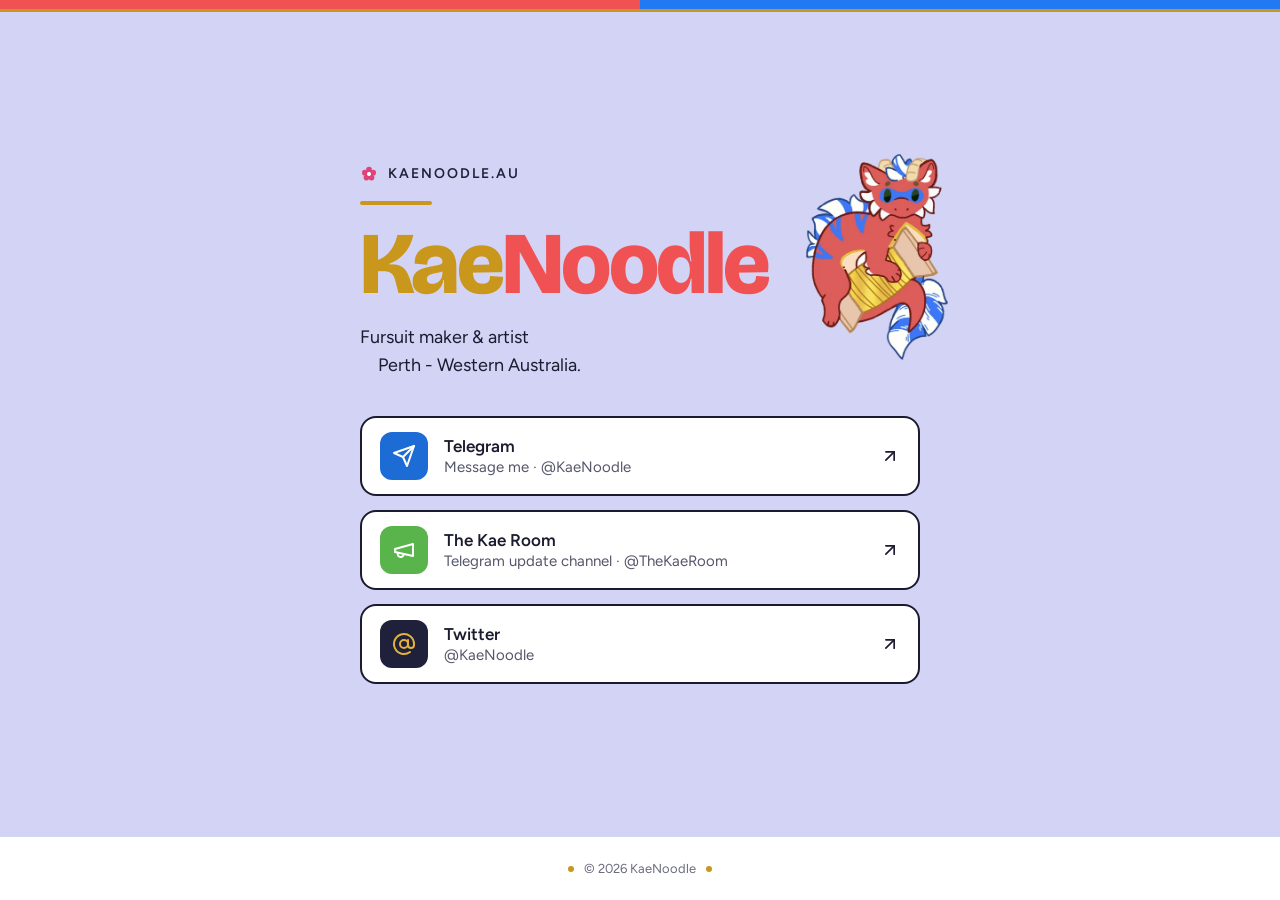
==== commit 25b6b414: "Add files via upload" ====
--- a/index.html
+++ b/index.html
@@ -1,103 +1,309 @@
-<!DOCTYPE html>
+<!doctype html>
 <html lang="en-AU">
 <head>
-<meta charset="UTF-8">
-<meta name="viewport" content="width=device-width, initial-scale=1.0">
-<title>Kaenoodle — fursuits, art and code</title>
-<meta name="description" content="Kae is a fursuit maker, artist and computer science student in Perth, Western Australia.">
-
-<link rel="preconnect" href="https://fonts.googleapis.com">
-<link rel="preconnect" href="https://fonts.gstatic.com" crossorigin>
-<link href="https://fonts.googleapis.com/css2?family=Barlow+Semi+Condensed:wght@400;500;700&family=Instrument+Sans:wght@400;500;600&display=swap" rel="stylesheet">
-<link rel="stylesheet" href="css/styles.css">
-<script src="js/main.js" defer></script>
+  <meta charset="utf-8">
+  <meta name="viewport" content="width=device-width, initial-scale=1">
+  <title>KaeNoodle</title>
+  <meta name="description" content="Kae (KaeNoodle) is a fursuit maker and artist in Perth, Western Australia. Find me on Telegram and Twitter.">
+  <meta property="og:title" content="KaeNoodle">
+  <meta property="og:description" content="Fursuit maker and artist in Perth, Western Australia.">
+  <meta property="og:url" content="https://kaenoodle.au/">
+  <meta name="theme-color" content="#F05152">
+
+  <!-- Favicon: the flower mark, inlined so there is no extra file to deploy -->
+  <link rel="icon" href="data:image/svg+xml,%3Csvg xmlns='http://www.w3.org/2000/svg' viewBox='0 0 24 24'%3E%3Cg fill='%23DF4278'%3E%3Ccircle cx='12' cy='6.2' r='3.8'/%3E%3Ccircle cx='17.5' cy='10.2' r='3.8'/%3E%3Ccircle cx='15.4' cy='16.7' r='3.8'/%3E%3Ccircle cx='8.6' cy='16.7' r='3.8'/%3E%3Ccircle cx='6.5' cy='10.2' r='3.8'/%3E%3C/g%3E%3Ccircle cx='12' cy='12' r='2.6' fill='%23C9971C'/%3E%3C/svg%3E">
+
+  <link rel="preconnect" href="https://fonts.googleapis.com">
+  <link rel="preconnect" href="https://fonts.gstatic.com" crossorigin>
+  <link href="https://fonts.googleapis.com/css2?family=Bricolage+Grotesque:opsz,wght@12..96,700;12..96,800&family=Figtree:wght@400;500;600&display=swap" rel="stylesheet">
+
+  <style>
+    /* ============================================================
+       1. COLOURS
+       Coral, blue and white are the main colours; gold is the
+       accent. Everything else references these variables.
+       ============================================================ */
+    :root {
+      --coral: #F05152;
+      --blue: #217AF2;
+      --gold: #C9971C;
+      --gold-light: #E2B23A;
+      --pink: #DF4278;
+      --lavender: #D3D4F5;
+      --ink: #1B1B2F;
+      --ink-soft: #55566A;
+      --ink-muted: #6B6C7E;
+      --navy: #1F2039;
+      --white: #FFFFFF;
+
+      /* Icon tile colours, one per link */
+      --tile-telegram: #1D6CD6;
+      --tile-channel: #58B44B;
+      --tile-twitter: var(--navy);
+
+      --font-display: 'Bricolage Grotesque', 'Segoe UI', sans-serif;
+      --font-body: 'Figtree', 'Segoe UI', system-ui, sans-serif;
+    }
+
+    /* ============================================================
+       2. PAGE BASICS
+       ============================================================ */
+    *, *::before, *::after { box-sizing: border-box; }
+
+    body {
+      margin: 0;
+      min-height: 100vh;
+      display: flex;
+      flex-direction: column;
+      background: var(--white);
+      color: var(--ink);
+      font-family: var(--font-body);
+    }
+
+    /* Coral and blue band across the top, with a gold line under it */
+    .band {
+      display: grid;
+      grid-template-columns: 1fr 1fr;
+      height: 12px;
+      border-bottom: 3px solid var(--gold);
+    }
+    .band span:first-child { background: var(--coral); }
+    .band span:last-child  { background: var(--blue); }
+
+    main {
+      flex-grow: 1;
+      display: flex;
+      align-items: center;
+      justify-content: center;
+      padding: 64px 24px;
+      background: var(--lavender);
+    }
+
+    .column {
+      width: 100%;
+      max-width: 560px;
+      display: flex;
+      flex-direction: column;
+      gap: 36px;
+    }
+
+    /* ============================================================
+       3. INTRO
+       Site name, gold rule, heading, tagline and the character.
+       ============================================================ */
+    .intro {
+      position: relative;
+      display: flex;
+      flex-direction: column;
+      gap: 18px;
+    }
+
+    .site-name {
+      margin: 0;
+      display: flex;
+      align-items: center;
+      gap: 10px;
+      font-size: 14px;
+      font-weight: 600;
+      letter-spacing: 0.14em;
+      text-transform: uppercase;
+      color: var(--navy);
+    }
+
+    .rule {
+      width: 72px;
+      height: 4px;
+      border-radius: 2px;
+      background: var(--gold);
+    }
+
+    .intro h1 {
+      margin: 0;
+      font-family: var(--font-display);
+      font-weight: 800;
+      font-size: clamp(3rem, 2rem + 5vw, 5.5rem);
+      line-height: 0.95;
+      letter-spacing: -0.03em;
+      color: var(--gold);
+    }
+    .intro h1 span { color: var(--coral); }
+
+    .tagline {
+      margin: 0;
+      font-size: 18px;
+      line-height: 1.55;
+      color: var(--ink);
+    }
+    .tagline span { display: block; padding-left: 1.5ch; }
+
+    /* On phones the character sits at the top right, above the text */
+    .character {
+      order: -1;
+      align-self: flex-end;
+      width: 120px;
+      height: auto;
+    }
+
+    /* From tablet width up it tucks in beside the heading */
+    @media (min-width: 640px) {
+      .character {
+        position: absolute;
+        top: -11px;
+        right: -28px;
+        width: 142px;
+      }
+    }
+
+    /* ============================================================
+       4. SOCIAL LINKS
+       ============================================================ */
+    .socials {
+      display: flex;
+      flex-direction: column;
+      gap: 14px;
+    }
+
+    .link {
+      display: flex;
+      align-items: center;
+      gap: 16px;
+      padding: 14px 18px;
+      border: 2px solid var(--ink);
+      border-radius: 16px;
+      background: var(--white);
+      color: var(--ink);
+      text-decoration: none;
+      transition: transform .15s ease, border-color .15s ease, box-shadow .15s ease;
+    }
+    .link:hover {
+      transform: translateY(-2px);
+      border-color: var(--gold);
+      box-shadow: 0 5px 0 var(--gold);
+    }
+    .link:focus-visible {
+      outline: 3px solid var(--gold);
+      outline-offset: 3px;
+    }
+
+    .tile {
+      flex: none;
+      width: 48px;
+      height: 48px;
+      border-radius: 12px;
+      display: flex;
+      align-items: center;
+      justify-content: center;
+    }
+    .tile-telegram { background: var(--tile-telegram); }
+    .tile-channel  { background: var(--tile-channel); }
+    .tile-twitter  { background: var(--tile-twitter); }
+
+    .link-text {
+      flex-grow: 1;
+      display: flex;
+      flex-direction: column;
+      gap: 2px;
+    }
+    .link-title  { font-size: 17px; font-weight: 600; }
+    .link-detail { font-size: 15px; color: var(--ink-soft); }
+
+    /* ============================================================
+       5. FOOTER
+       ============================================================ */
+    footer {
+      padding: 24px;
+      display: flex;
+      justify-content: center;
+      align-items: center;
+      gap: 10px;
+      font-size: 13px;
+      color: var(--ink-muted);
+    }
+    footer .dot {
+      width: 6px;
+      height: 6px;
+      border-radius: 3px;
+      background: var(--gold);
+    }
+
+    /* Respect people who have turned off animations */
+    @media (prefers-reduced-motion: reduce) {
+      .link { transition: none; }
+      .link:hover { transform: none; }
+    }
+  </style>
 </head>
-<body class="cw-home">
-
-<a class="skip" href="#main">Skip to content</a>
-
-<header class="nav">
-  <div class="shell">
-    <div class="nav-inner">
-      <a class="wordmark" href="index.html">Kaenoodle</a>
-      <button class="nav-toggle" aria-expanded="false" aria-controls="nav-links">Menu</button>
-      <nav aria-label="Main">
-        <ul class="nav-links" id="nav-links">
-          <li><a href="projects.html">Projects</a></li>
-          <li><a href="fursuits.html">Fursuits</a></li>
-          <li><a href="art.html">Art</a></li>
-          <li><a href="about.html">About</a></li>
-          <li><a href="commissions.html">Commissions</a></li>
-          <li><a href="contact.html">Contact</a></li>
-        </ul>
+<body>
+
+  <div class="band" aria-hidden="true"><span></span><span></span></div>
+
+  <main>
+    <div class="column">
+
+      <section class="intro">
+        <p class="site-name">
+          <svg width="18" height="18" viewBox="0 0 24 24" aria-hidden="true">
+            <g fill="#DF4278">
+              <circle cx="12" cy="6.2" r="3.8"></circle>
+              <circle cx="17.5" cy="10.2" r="3.8"></circle>
+              <circle cx="15.4" cy="16.7" r="3.8"></circle>
+              <circle cx="8.6" cy="16.7" r="3.8"></circle>
+              <circle cx="6.5" cy="10.2" r="3.8"></circle>
+            </g>
+            <circle cx="12" cy="12" r="2.6" fill="#FFFFFF"></circle>
+          </svg>
+          kaenoodle.au
+        </p>
+        <div class="rule" aria-hidden="true"></div>
+        <h1>Kae<span>Noodle</span></h1>
+        <p class="tagline">Fursuit maker &amp; artist<span>Perth - Western Australia.</span></p>
+        <img class="character" src="kae-character.webp" width="320" height="465"
+             alt="Kae's character, a red dragon with blue and white tufts, hugging a spool of gold thread">
+      </section>
+
+      <nav class="socials" aria-label="Socials">
+        <a class="link" href="https://t.me/KaeNoodle" target="_blank" rel="noopener">
+          <span class="tile tile-telegram" aria-hidden="true">
+            <svg width="24" height="24" viewBox="0 0 24 24" fill="none" stroke="#FFFFFF" stroke-width="2" stroke-linecap="round" stroke-linejoin="round"><path d="M22 2 11 13"></path><path d="M22 2 15 22 11 13 2 9 22 2z"></path></svg>
+          </span>
+          <span class="link-text">
+            <span class="link-title">Telegram</span>
+            <span class="link-detail">Message me · @KaeNoodle</span>
+          </span>
+          <svg width="20" height="20" viewBox="0 0 24 24" fill="none" stroke="currentColor" stroke-width="2" stroke-linecap="round" stroke-linejoin="round" aria-hidden="true"><path d="M7 17 17 7"></path><path d="M7 7h10v10"></path></svg>
+        </a>
+
+        <a class="link" href="https://t.me/TheKaeRoom" target="_blank" rel="noopener">
+          <span class="tile tile-channel" aria-hidden="true">
+            <svg width="24" height="24" viewBox="0 0 24 24" fill="none" stroke="#FFFFFF" stroke-width="2" stroke-linecap="round" stroke-linejoin="round"><path d="m3 11 18-5v12L3 14v-3z"></path><path d="M11.6 16.8a3 3 0 1 1-5.8-1.6"></path></svg>
+          </span>
+          <span class="link-text">
+            <span class="link-title">The Kae Room</span>
+            <span class="link-detail">Telegram update channel · @TheKaeRoom</span>
+          </span>
+          <svg width="20" height="20" viewBox="0 0 24 24" fill="none" stroke="currentColor" stroke-width="2" stroke-linecap="round" stroke-linejoin="round" aria-hidden="true"><path d="M7 17 17 7"></path><path d="M7 7h10v10"></path></svg>
+        </a>
+
+        <a class="link" href="https://x.com/KaeNoodle" target="_blank" rel="noopener">
+          <span class="tile tile-twitter" aria-hidden="true">
+            <svg width="24" height="24" viewBox="0 0 24 24" fill="none" stroke="#E2B23A" stroke-width="2" stroke-linecap="round" stroke-linejoin="round"><circle cx="12" cy="12" r="4"></circle><path d="M16 8v5a3 3 0 0 0 6 0v-1a10 10 0 1 0-4 8"></path></svg>
+          </span>
+          <span class="link-text">
+            <span class="link-title">Twitter</span>
+            <span class="link-detail">@KaeNoodle</span>
+          </span>
+          <svg width="20" height="20" viewBox="0 0 24 24" fill="none" stroke="currentColor" stroke-width="2" stroke-linecap="round" stroke-linejoin="round" aria-hidden="true"><path d="M7 17 17 7"></path><path d="M7 7h10v10"></path></svg>
+        </a>
       </nav>
+
     </div>
-  </div>
-</header>
-
-<main id="main">
-
-  <section class="shell intro">
-    <div class="swatch">
-      <div class="swatch-sample"></div>
-      <div class="swatch-label">
-        <span class="code">Flame Orange</span>
-        <span class="code">01</span>
-      </div>
-    </div>
-    <div>
-      <h1 class="intro-title">Foam, fur<br>and code.</h1>
-      <p class="intro-text">I'm Kae. I build fursuits and draw characters in Perth, and I'm studying computer science between glue-ups.</p>
-      <div class="actions"><a class="btn btn-fill" href="fursuits.html">See the suits</a><a class="btn" href="commissions.html">Commission me</a></div>
-    </div>
-  </section>
-
-  <section class="shell section">
-    <div class="section-head"><h2>Where to start</h2></div>
-    <div class="grid">
-      <a class="card reveal" href="fursuits.html">
-        <div class="card-shot">Add a finished head shot</div>
-        <div class="card-body">
-          <h3>Fursuits</h3>
-          <p>Full suits, partials and heads, with build logs for each one.</p>
-          <div class="tags"><span class="tag">Foam</span><span class="tag">Fur</span><span class="tag">Airbrush</span></div>
-        </div>
-      </a>
-      <a class="card reveal" href="art.html">
-        <div class="card-shot">Add a favourite piece</div>
-        <div class="card-body">
-          <h3>Art</h3>
-          <p>Character work, reference sheets and the odd bit of illustration.</p>
-          <div class="tags"><span class="tag">Digital</span><span class="tag">Traditional</span></div>
-        </div>
-      </a>
-      <a class="card reveal" href="projects.html">
-        <div class="card-shot">Add a screenshot</div>
-        <div class="card-body">
-          <h3>Projects</h3>
-          <p>Coursework, side projects and things I built to solve my own problems.</p>
-          <div class="tags"><span class="tag">Python</span><span class="tag">Web</span></div>
-        </div>
-      </a>
-    </div>
-  </section>
-  <section class="shell section">
-    <div class="section-head"><h2>Right now</h2></div>
-    <div class="prose">
-      <p>Commissions open in <strong>[month]</strong>. There are currently <strong>[number]</strong> slots on the books, and the queue is roughly <strong>[number]</strong> weeks deep.</p>
-      <p>Swap this block out whenever your availability changes — it's the first thing people look for.</p>
-      <div class="actions"><a class="btn" href="commissions.html">Pricing and terms</a><a class="btn" href="contact.html">Get in touch</a></div>
-    </div>
-  </section>
-
-</main>
-
-<footer class="footer">
-  <div class="shell footer-inner">
-    <span>&copy; <span id="year">2026</span> Kae &middot; Perth, Western Australia</span>
-    <span>Enquiries: <a href="mailto:hello@kaenoodle.au">hello@kaenoodle.au</a></span>
-  </div>
-</footer>
+  </main>
+
+  <footer>
+    <span class="dot" aria-hidden="true"></span>
+    <span>© 2026 KaeNoodle</span>
+    <span class="dot" aria-hidden="true"></span>
+  </footer>
 
 </body>
 </html>
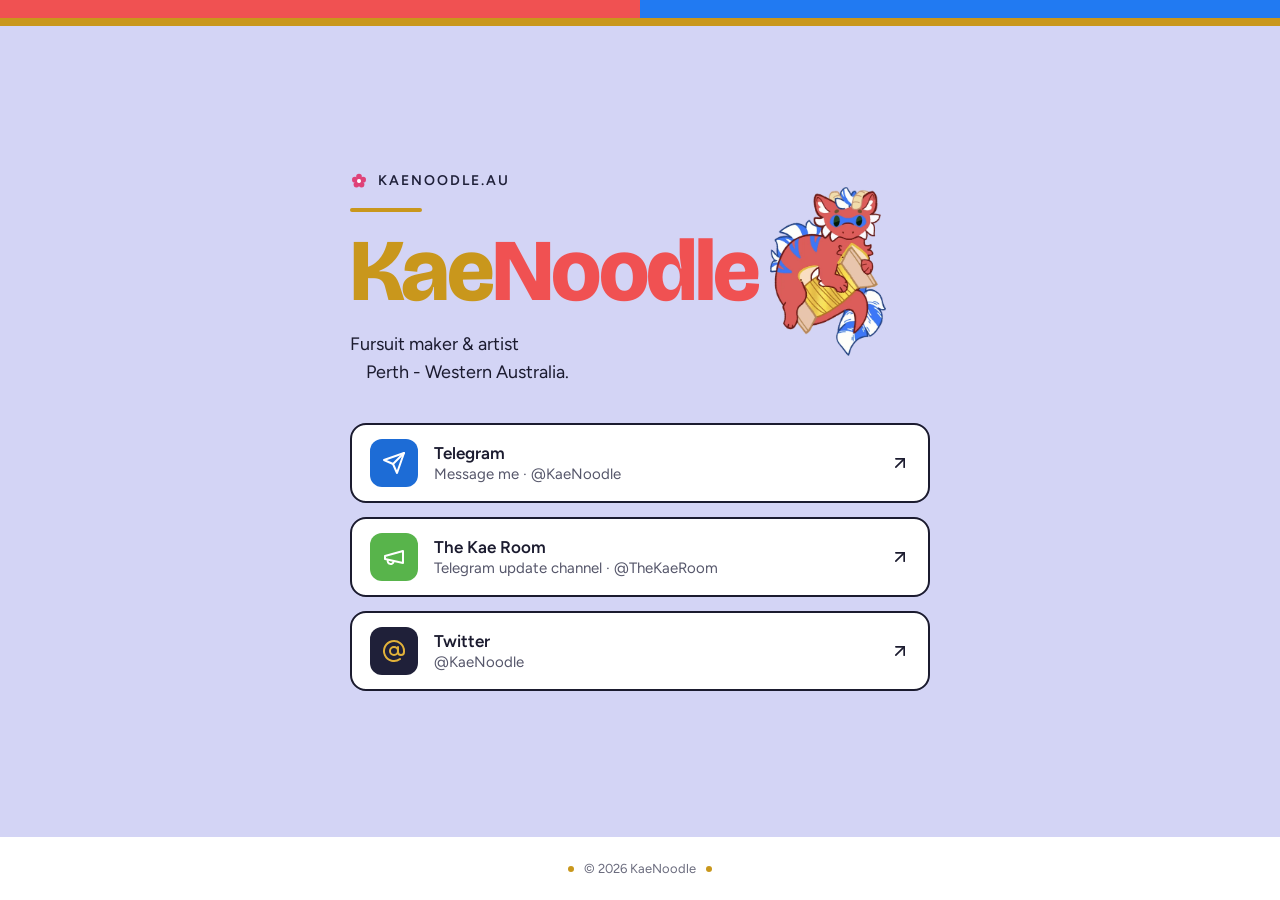
==== commit dba48a11: "Update index.html" ====
--- a/index.html
+++ b/index.html
@@ -4,71 +4,47 @@
   <meta charset="utf-8">
   <meta name="viewport" content="width=device-width, initial-scale=1">
   <title>KaeNoodle</title>
-  <meta name="description" content="Kae (KaeNoodle) is a fursuit maker and artist in Perth, Western Australia. Find me on Telegram and Twitter.">
-  <meta property="og:title" content="KaeNoodle">
-  <meta property="og:description" content="Fursuit maker and artist in Perth, Western Australia.">
-  <meta property="og:url" content="https://kaenoodle.au/">
+  <meta name="description" content="Kae, a fursuit maker and artist in Perth, Western Australia. Find me on Telegram and X.">
   <meta name="theme-color" content="#F05152">
-
-  <!-- Favicon: the flower mark, inlined so there is no extra file to deploy -->
-  <link rel="icon" href="data:image/svg+xml,%3Csvg xmlns='http://www.w3.org/2000/svg' viewBox='0 0 24 24'%3E%3Cg fill='%23DF4278'%3E%3Ccircle cx='12' cy='6.2' r='3.8'/%3E%3Ccircle cx='17.5' cy='10.2' r='3.8'/%3E%3Ccircle cx='15.4' cy='16.7' r='3.8'/%3E%3Ccircle cx='8.6' cy='16.7' r='3.8'/%3E%3Ccircle cx='6.5' cy='10.2' r='3.8'/%3E%3C/g%3E%3Ccircle cx='12' cy='12' r='2.6' fill='%23C9971C'/%3E%3C/svg%3E">
 
   <link rel="preconnect" href="https://fonts.googleapis.com">
   <link rel="preconnect" href="https://fonts.gstatic.com" crossorigin>
-  <link href="https://fonts.googleapis.com/css2?family=Bricolage+Grotesque:opsz,wght@12..96,700;12..96,800&family=Figtree:wght@400;500;600&display=swap" rel="stylesheet">
+  <link rel="stylesheet" href="https://fonts.googleapis.com/css2?family=Bricolage+Grotesque:opsz,wght@12..96,800&family=Figtree:wght@400;600&display=swap">
 
   <style>
-    /* ============================================================
-       1. COLOURS
-       Coral, blue and white are the main colours; gold is the
-       accent. Everything else references these variables.
-       ============================================================ */
     :root {
       --coral: #F05152;
       --blue: #217AF2;
       --gold: #C9971C;
       --gold-light: #E2B23A;
-      --pink: #DF4278;
       --lavender: #D3D4F5;
       --ink: #1B1B2F;
-      --ink-soft: #55566A;
-      --ink-muted: #6B6C7E;
       --navy: #1F2039;
-      --white: #FFFFFF;
-
-      /* Icon tile colours, one per link */
-      --tile-telegram: #1D6CD6;
-      --tile-channel: #58B44B;
-      --tile-twitter: var(--navy);
-
-      --font-display: 'Bricolage Grotesque', 'Segoe UI', sans-serif;
-      --font-body: 'Figtree', 'Segoe UI', system-ui, sans-serif;
-    }
-
-    /* ============================================================
-       2. PAGE BASICS
-       ============================================================ */
+      --muted: #55566A;
+      --pink: #DF4278;
+      --telegram: #1D6CD6;
+      --channel: #58B44B;
+      color-scheme: light;
+    }
+
     *, *::before, *::after { box-sizing: border-box; }
 
     body {
       margin: 0;
       min-height: 100vh;
+      min-height: 100svh;
       display: flex;
       flex-direction: column;
-      background: var(--white);
+      background: #FFFFFF;
       color: var(--ink);
-      font-family: var(--font-body);
-    }
-
-    /* Coral and blue band across the top, with a gold line under it */
-    .band {
-      display: grid;
-      grid-template-columns: 1fr 1fr;
-      height: 12px;
-      border-bottom: 3px solid var(--gold);
-    }
+      font-family: "Figtree", "Segoe UI", system-ui, sans-serif;
+    }
+
+    /* Coral + blue band, then the gold strip */
+    .band { display: grid; grid-template-columns: 1fr 1fr; height: 18px; }
     .band span:first-child { background: var(--coral); }
-    .band span:last-child  { background: var(--blue); }
+    .band span:last-child { background: var(--blue); }
+    .band-gold { height: 8px; background: var(--gold); }
 
     main {
       flex-grow: 1;
@@ -79,24 +55,15 @@
       background: var(--lavender);
     }
 
-    .column {
+    .content {
       width: 100%;
-      max-width: 560px;
+      max-width: 580px;
       display: flex;
       flex-direction: column;
       gap: 36px;
     }
 
-    /* ============================================================
-       3. INTRO
-       Site name, gold rule, heading, tagline and the character.
-       ============================================================ */
-    .intro {
-      position: relative;
-      display: flex;
-      flex-direction: column;
-      gap: 18px;
-    }
+    .intro { display: flex; flex-direction: column; gap: 18px; }
 
     .site-name {
       margin: 0;
@@ -110,58 +77,35 @@
       color: var(--navy);
     }
 
-    .rule {
-      width: 72px;
-      height: 4px;
-      border-radius: 2px;
-      background: var(--gold);
-    }
-
-    .intro h1 {
+    .rule { width: 72px; height: 4px; border-radius: 2px; background: var(--gold); }
+
+    /* Name and character stay on one line at every width */
+    .name-row { display: flex; flex-wrap: nowrap; align-items: center; gap: 12px; }
+
+    h1 {
       margin: 0;
-      font-family: var(--font-display);
+      flex: 0 1 auto;
+      min-width: 0;
+      font-family: "Bricolage Grotesque", "Segoe UI", sans-serif;
       font-weight: 800;
-      font-size: clamp(3rem, 2rem + 5vw, 5.5rem);
+      font-size: clamp(2rem, 0.4rem + 8.5vw, 5.5rem);
       line-height: 0.95;
       letter-spacing: -0.03em;
       color: var(--gold);
     }
-    .intro h1 span { color: var(--coral); }
-
-    .tagline {
-      margin: 0;
-      font-size: 18px;
-      line-height: 1.55;
-      color: var(--ink);
-    }
-    .tagline span { display: block; padding-left: 1.5ch; }
-
-    /* On phones the character sits at the top right, above the text */
+    h1 span { color: var(--coral); }
+
     .character {
-      order: -1;
-      align-self: flex-end;
-      width: 120px;
+      flex: 0 0 auto;
+      width: clamp(52px, 15vw, 116px);
       height: auto;
-    }
-
-    /* From tablet width up it tucks in beside the heading */
-    @media (min-width: 640px) {
-      .character {
-        position: absolute;
-        top: -11px;
-        right: -28px;
-        width: 142px;
-      }
-    }
-
-    /* ============================================================
-       4. SOCIAL LINKS
-       ============================================================ */
-    .socials {
-      display: flex;
-      flex-direction: column;
-      gap: 14px;
-    }
+      display: block;
+      margin: clamp(-43px, -4vw, -12px) 0;
+    }
+
+    .tagline { margin: 0; font-size: 18px; line-height: 1.55; }
+
+    .socials { display: flex; flex-direction: column; gap: 14px; }
 
     .link {
       display: flex;
@@ -170,22 +114,15 @@
       padding: 14px 18px;
       border: 2px solid var(--ink);
       border-radius: 16px;
-      background: var(--white);
+      background: #FFFFFF;
       color: var(--ink);
       text-decoration: none;
-      transition: transform .15s ease, border-color .15s ease, box-shadow .15s ease;
-    }
-    .link:hover {
-      transform: translateY(-2px);
-      border-color: var(--gold);
-      box-shadow: 0 5px 0 var(--gold);
-    }
-    .link:focus-visible {
-      outline: 3px solid var(--gold);
-      outline-offset: 3px;
-    }
-
-    .tile {
+      transition: transform 0.15s ease, border-color 0.15s ease, box-shadow 0.15s ease;
+    }
+    .link:hover { transform: translateY(-2px); border-color: var(--gold); box-shadow: 0 5px 0 var(--gold); }
+    .link:focus-visible { outline: 3px solid var(--gold); outline-offset: 3px; }
+
+    .icon {
       flex: none;
       width: 48px;
       height: 48px;
@@ -194,22 +131,15 @@
       align-items: center;
       justify-content: center;
     }
-    .tile-telegram { background: var(--tile-telegram); }
-    .tile-channel  { background: var(--tile-channel); }
-    .tile-twitter  { background: var(--tile-twitter); }
-
-    .link-text {
-      flex-grow: 1;
-      display: flex;
-      flex-direction: column;
-      gap: 2px;
-    }
-    .link-title  { font-size: 17px; font-weight: 600; }
-    .link-detail { font-size: 15px; color: var(--ink-soft); }
-
-    /* ============================================================
-       5. FOOTER
-       ============================================================ */
+    .icon-telegram { background: var(--telegram); }
+    .icon-channel { background: var(--channel); }
+    .icon-x { background: var(--navy); }
+
+    .link-text { flex-grow: 1; display: flex; flex-direction: column; gap: 2px; }
+    .link-title { font-size: 17px; font-weight: 600; }
+    .link-sub { font-size: 15px; color: var(--muted); }
+    .arrow { flex: none; }
+
     footer {
       padding: 24px;
       display: flex;
@@ -217,16 +147,10 @@
       align-items: center;
       gap: 10px;
       font-size: 13px;
-      color: var(--ink-muted);
-    }
-    footer .dot {
-      width: 6px;
-      height: 6px;
-      border-radius: 3px;
-      background: var(--gold);
-    }
-
-    /* Respect people who have turned off animations */
+      color: #6B6C7E;
+    }
+    .dot { width: 6px; height: 6px; border-radius: 50%; background: var(--gold); }
+
     @media (prefers-reduced-motion: reduce) {
       .link { transition: none; }
       .link:hover { transform: none; }
@@ -234,68 +158,67 @@
   </style>
 </head>
 <body>
-
   <div class="band" aria-hidden="true"><span></span><span></span></div>
+  <div class="band-gold" aria-hidden="true"></div>
 
   <main>
-    <div class="column">
-
+    <div class="content">
       <section class="intro">
         <p class="site-name">
           <svg width="18" height="18" viewBox="0 0 24 24" aria-hidden="true">
             <g fill="#DF4278">
-              <circle cx="12" cy="6.2" r="3.8"></circle>
-              <circle cx="17.5" cy="10.2" r="3.8"></circle>
-              <circle cx="15.4" cy="16.7" r="3.8"></circle>
-              <circle cx="8.6" cy="16.7" r="3.8"></circle>
-              <circle cx="6.5" cy="10.2" r="3.8"></circle>
+              <circle cx="12" cy="6.2" r="3.8"/><circle cx="17.5" cy="10.2" r="3.8"/><circle cx="15.4" cy="16.7" r="3.8"/><circle cx="8.6" cy="16.7" r="3.8"/><circle cx="6.5" cy="10.2" r="3.8"/>
             </g>
-            <circle cx="12" cy="12" r="2.6" fill="#FFFFFF"></circle>
+            <circle cx="12" cy="12" r="2.6" fill="#FFFFFF"/>
           </svg>
           kaenoodle.au
         </p>
+
         <div class="rule" aria-hidden="true"></div>
-        <h1>Kae<span>Noodle</span></h1>
-        <p class="tagline">Fursuit maker &amp; artist<span>Perth - Western Australia.</span></p>
-        <img class="character" src="kae-character.webp" width="320" height="465"
-             alt="Kae's character, a red dragon with blue and white tufts, hugging a spool of gold thread">
+
+        <div class="name-row">
+          <h1>Kae<span>Noodle</span></h1>
+          <img class="character" src="kae-character.webp" width="400" height="582"
+               alt="Kae's character, a red dragon with blue and white tufts, hugging a spool of gold thread">
+        </div>
+
+        <p class="tagline">Fursuit maker &amp; artist<br>&nbsp; &nbsp; Perth - Western Australia.</p>
       </section>
 
       <nav class="socials" aria-label="Socials">
         <a class="link" href="https://t.me/KaeNoodle" target="_blank" rel="noopener">
-          <span class="tile tile-telegram" aria-hidden="true">
-            <svg width="24" height="24" viewBox="0 0 24 24" fill="none" stroke="#FFFFFF" stroke-width="2" stroke-linecap="round" stroke-linejoin="round"><path d="M22 2 11 13"></path><path d="M22 2 15 22 11 13 2 9 22 2z"></path></svg>
+          <span class="icon icon-telegram" aria-hidden="true">
+            <svg width="24" height="24" viewBox="0 0 24 24" fill="none" stroke="#FFFFFF" stroke-width="2" stroke-linecap="round" stroke-linejoin="round"><path d="M22 2 11 13"/><path d="M22 2 15 22 11 13 2 9 22 2z"/></svg>
           </span>
           <span class="link-text">
             <span class="link-title">Telegram</span>
-            <span class="link-detail">Message me · @KaeNoodle</span>
-          </span>
-          <svg width="20" height="20" viewBox="0 0 24 24" fill="none" stroke="currentColor" stroke-width="2" stroke-linecap="round" stroke-linejoin="round" aria-hidden="true"><path d="M7 17 17 7"></path><path d="M7 7h10v10"></path></svg>
+            <span class="link-sub">Message me · @KaeNoodle</span>
+          </span>
+          <svg width="20" height="20" viewBox="0 0 24 24" fill="none" stroke="currentColor" stroke-width="2" stroke-linecap="round" stroke-linejoin="round" class="arrow" aria-hidden="true"><path d="M7 17 17 7"/><path d="M7 7h10v10"/></svg>
         </a>
 
         <a class="link" href="https://t.me/TheKaeRoom" target="_blank" rel="noopener">
-          <span class="tile tile-channel" aria-hidden="true">
-            <svg width="24" height="24" viewBox="0 0 24 24" fill="none" stroke="#FFFFFF" stroke-width="2" stroke-linecap="round" stroke-linejoin="round"><path d="m3 11 18-5v12L3 14v-3z"></path><path d="M11.6 16.8a3 3 0 1 1-5.8-1.6"></path></svg>
+          <span class="icon icon-channel" aria-hidden="true">
+            <svg width="24" height="24" viewBox="0 0 24 24" fill="none" stroke="#FFFFFF" stroke-width="2" stroke-linecap="round" stroke-linejoin="round"><path d="m3 11 18-5v12L3 14v-3z"/><path d="M11.6 16.8a3 3 0 1 1-5.8-1.6"/></svg>
           </span>
           <span class="link-text">
             <span class="link-title">The Kae Room</span>
-            <span class="link-detail">Telegram update channel · @TheKaeRoom</span>
-          </span>
-          <svg width="20" height="20" viewBox="0 0 24 24" fill="none" stroke="currentColor" stroke-width="2" stroke-linecap="round" stroke-linejoin="round" aria-hidden="true"><path d="M7 17 17 7"></path><path d="M7 7h10v10"></path></svg>
+            <span class="link-sub">Telegram update channel · @TheKaeRoom</span>
+          </span>
+          <svg width="20" height="20" viewBox="0 0 24 24" fill="none" stroke="currentColor" stroke-width="2" stroke-linecap="round" stroke-linejoin="round" class="arrow" aria-hidden="true"><path d="M7 17 17 7"/><path d="M7 7h10v10"/></svg>
         </a>
 
         <a class="link" href="https://x.com/KaeNoodle" target="_blank" rel="noopener">
-          <span class="tile tile-twitter" aria-hidden="true">
-            <svg width="24" height="24" viewBox="0 0 24 24" fill="none" stroke="#E2B23A" stroke-width="2" stroke-linecap="round" stroke-linejoin="round"><circle cx="12" cy="12" r="4"></circle><path d="M16 8v5a3 3 0 0 0 6 0v-1a10 10 0 1 0-4 8"></path></svg>
+          <span class="icon icon-x" aria-hidden="true">
+            <svg width="24" height="24" viewBox="0 0 24 24" fill="none" stroke="#E2B23A" stroke-width="2" stroke-linecap="round" stroke-linejoin="round"><circle cx="12" cy="12" r="4"/><path d="M16 8v5a3 3 0 0 0 6 0v-1a10 10 0 1 0-4 8"/></svg>
           </span>
           <span class="link-text">
             <span class="link-title">Twitter</span>
-            <span class="link-detail">@KaeNoodle</span>
-          </span>
-          <svg width="20" height="20" viewBox="0 0 24 24" fill="none" stroke="currentColor" stroke-width="2" stroke-linecap="round" stroke-linejoin="round" aria-hidden="true"><path d="M7 17 17 7"></path><path d="M7 7h10v10"></path></svg>
+            <span class="link-sub">@KaeNoodle</span>
+          </span>
+          <svg width="20" height="20" viewBox="0 0 24 24" fill="none" stroke="currentColor" stroke-width="2" stroke-linecap="round" stroke-linejoin="round" class="arrow" aria-hidden="true"><path d="M7 17 17 7"/><path d="M7 7h10v10"/></svg>
         </a>
       </nav>
-
     </div>
   </main>
 
@@ -304,6 +227,5 @@
     <span>© 2026 KaeNoodle</span>
     <span class="dot" aria-hidden="true"></span>
   </footer>
-
 </body>
 </html>
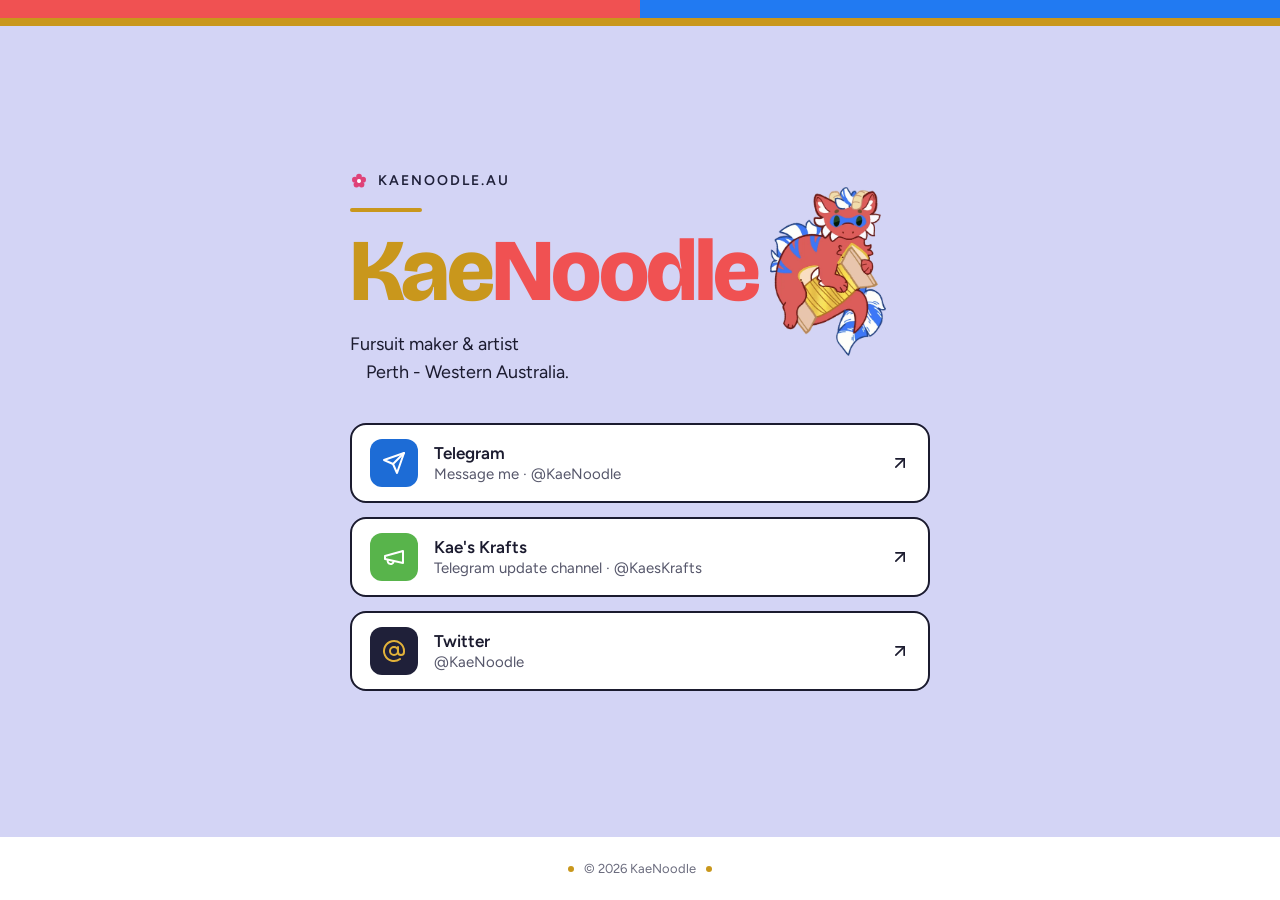
==== commit 6d7d28b4: "Update index.html" ====
--- a/index.html
+++ b/index.html
@@ -197,13 +197,13 @@
           <svg width="20" height="20" viewBox="0 0 24 24" fill="none" stroke="currentColor" stroke-width="2" stroke-linecap="round" stroke-linejoin="round" class="arrow" aria-hidden="true"><path d="M7 17 17 7"/><path d="M7 7h10v10"/></svg>
         </a>
 
-        <a class="link" href="https://t.me/TheKaeRoom" target="_blank" rel="noopener">
+        <a class="link" href="https://t.me/KaesKrafts" target="_blank" rel="noopener">
           <span class="icon icon-channel" aria-hidden="true">
             <svg width="24" height="24" viewBox="0 0 24 24" fill="none" stroke="#FFFFFF" stroke-width="2" stroke-linecap="round" stroke-linejoin="round"><path d="m3 11 18-5v12L3 14v-3z"/><path d="M11.6 16.8a3 3 0 1 1-5.8-1.6"/></svg>
           </span>
           <span class="link-text">
-            <span class="link-title">The Kae Room</span>
-            <span class="link-sub">Telegram update channel · @TheKaeRoom</span>
+            <span class="link-title">Kae's Krafts</span>
+            <span class="link-sub">Telegram update channel · @KaesKrafts</span>
           </span>
           <svg width="20" height="20" viewBox="0 0 24 24" fill="none" stroke="currentColor" stroke-width="2" stroke-linecap="round" stroke-linejoin="round" class="arrow" aria-hidden="true"><path d="M7 17 17 7"/><path d="M7 7h10v10"/></svg>
         </a>
